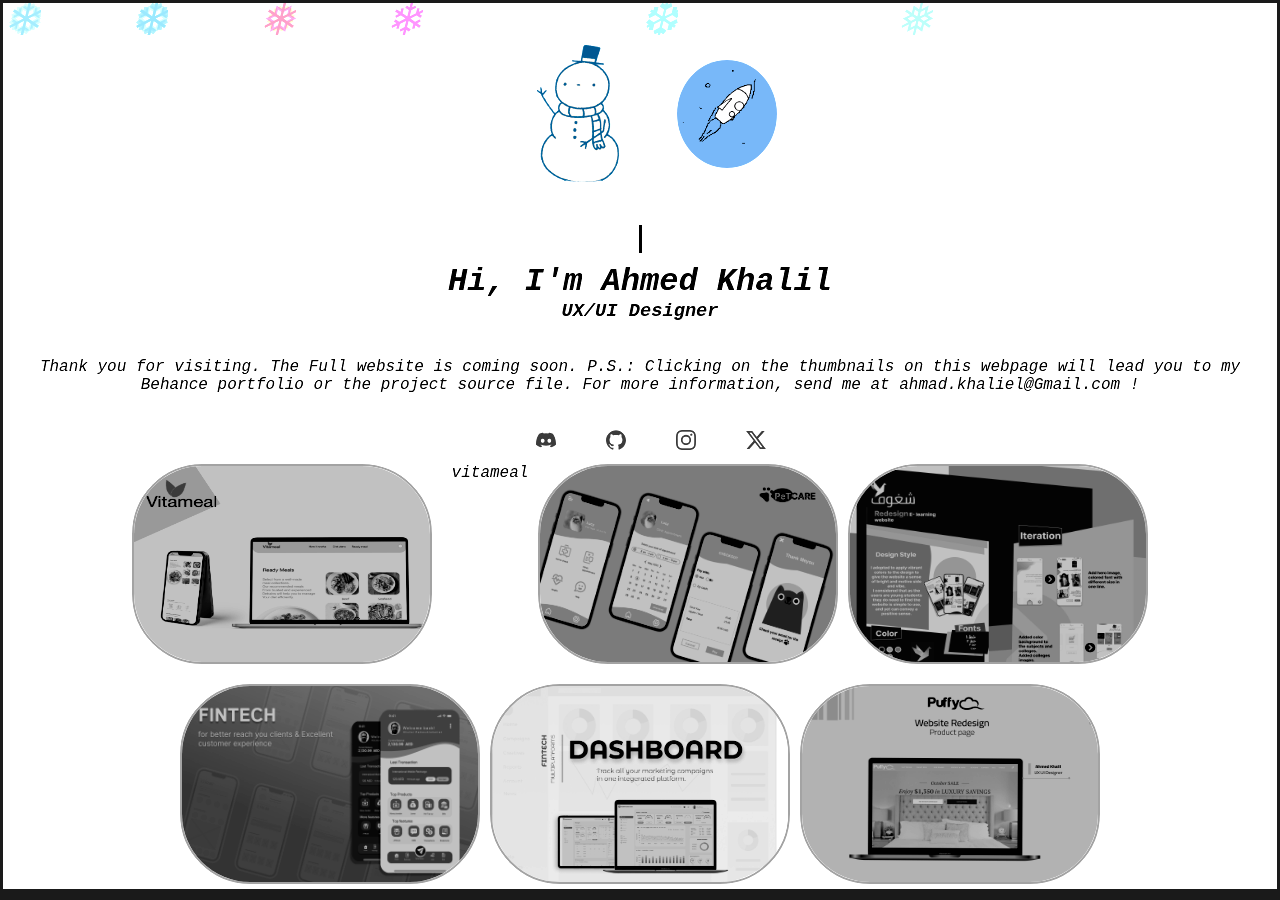
==== index.html @ 4c0ced57 "index.html" ====
<!DOCTYPE html>
<html lang="en">
<head>
    <meta charset="UTF-8">
    <meta name="viewport" content="width=device-width, initial-scale=1.0">
    <meta name="Khalil" content="My portfolio">
    <title>My Portfolio</title>
    <link rel="stylesheet" href="My website.css">
</head>
<body>
    <header>
        <br><br>
        
    <section class="hero">
  <div class="hero-images">
    <img src="hi.png" alt="snowman" class="snowman">
    <img src="rocket.gif" alt="rocket" class="rocket">
  </div>
<br></br>
  <div class="hero-text">
    <h1><span class="cursor">Ahmed's Studio</span></h1>
    <h2>Hi, I'm Ahmed Khalil</h2>
    <h3>UX/UI Designer</h3>
<br></br>
    <p> Thank you for visiting. The Full website is coming soon. P.S.: Clicking on the thumbnails on this webpage will lead you to my Behance portfolio or the project source file. For more information, send me at ahmad.khaliel@Gmail.com !</p>
  </div>
</section>

                <!--button class="button" > Place an Order </button><a href=""></a></div-->
        <div class="socialmedia">
        <div class="discord-icon"><a href=""><svg role="img" viewBox="0 0 24 24" xmlns="http://www.w3.org/2000/svg"><title>Discord</title><path d="M20.317 4.3698a19.7913 19.7913 0 00-4.8851-1.5152.0741.0741 0 00-.0785.0371c-.211.3753-.4447.8648-.6083 1.2495-1.8447-.2762-3.68-.2762-5.4868 0-.1636-.3933-.4058-.8742-.6177-1.2495a.077.077 0 00-.0785-.037 19.7363 19.7363 0 00-4.8852 1.515.0699.0699 0 00-.0321.0277C.5334 9.0458-.319 13.5799.0992 18.0578a.0824.0824 0 00.0312.0561c2.0528 1.5076 4.0413 2.4228 5.9929 3.0294a.0777.0777 0 00.0842-.0276c.4616-.6304.8731-1.2952 1.226-1.9942a.076.076 0 00-.0416-.1057c-.6528-.2476-1.2743-.5495-1.8722-.8923a.077.077 0 01-.0076-.1277c.1258-.0943.2517-.1923.3718-.2914a.0743.0743 0 01.0776-.0105c3.9278 1.7933 8.18 1.7933 12.0614 0a.0739.0739 0 01.0785.0095c.1202.099.246.1981.3728.2924a.077.077 0 01-.0066.1276 12.2986 12.2986 0 01-1.873.8914.0766.0766 0 00-.0407.1067c.3604.698.7719 1.3628 1.225 1.9932a.076.076 0 00.0842.0286c1.961-.6067 3.9495-1.5219 6.0023-3.0294a.077.077 0 00.0313-.0552c.5004-5.177-.8382-9.6739-3.5485-13.6604a.061.061 0 00-.0312-.0286zM8.02 15.3312c-1.1825 0-2.1569-1.0857-2.1569-2.419 0-1.3332.9555-2.4189 2.157-2.4189 1.2108 0 2.1757 1.0952 2.1568 2.419 0 1.3332-.9555 2.4189-2.1569 2.4189zm7.9748 0c-1.1825 0-2.1569-1.0857-2.1569-2.419 0-1.3332.9554-2.4189 2.1569-2.4189 1.2108 0 2.1757 1.0952 2.1568 2.419 0 1.3332-.946 2.4189-2.1568 2.4189Z"/></svg></a></div>
        <div class="github-icon"><a href=""><svg role="img" viewBox="0 0 24 24" xmlns="http://www.w3.org/2000/svg"><title>GitHub</title><path d="M12 .297c-6.63 0-12 5.373-12 12 0 5.303 3.438 9.8 8.205 11.385.6.113.82-.258.82-.577 0-.285-.01-1.04-.015-2.04-3.338.724-4.042-1.61-4.042-1.61C4.422 18.07 3.633 17.7 3.633 17.7c-1.087-.744.084-.729.084-.729 1.205.084 1.838 1.236 1.838 1.236 1.07 1.835 2.809 1.305 3.495.998.108-.776.417-1.305.76-1.605-2.665-.3-5.466-1.332-5.466-5.93 0-1.31.465-2.38 1.235-3.22-.135-.303-.54-1.523.105-3.176 0 0 1.005-.322 3.3 1.23.96-.267 1.98-.399 3-.405 1.02.006 2.04.138 3 .405 2.28-1.552 3.285-1.23 3.285-1.23.645 1.653.24 2.873.12 3.176.765.84 1.23 1.91 1.23 3.22 0 4.61-2.805 5.625-5.475 5.92.42.36.81 1.096.81 2.22 0 1.606-.015 2.896-.015 3.286 0 .315.21.69.825.57C20.565 22.092 24 17.592 24 12.297c0-6.627-5.373-12-12-12"/></svg></a></div>
        <div class="instagram-icon"><a href=""><svg role="img" viewBox="0 0 24 24" xmlns="http://www.w3.org/2000/svg"><title>Instagram</title><path d="M7.0301.084c-1.2768.0602-2.1487.264-2.911.5634-.7888.3075-1.4575.72-2.1228 1.3877-.6652.6677-1.075 1.3368-1.3802 2.127-.2954.7638-.4956 1.6365-.552 2.914-.0564 1.2775-.0689 1.6882-.0626 4.947.0062 3.2586.0206 3.6671.0825 4.9473.061 1.2765.264 2.1482.5635 2.9107.308.7889.72 1.4573 1.388 2.1228.6679.6655 1.3365 1.0743 2.1285 1.38.7632.295 1.6361.4961 2.9134.552 1.2773.056 1.6884.069 4.9462.0627 3.2578-.0062 3.668-.0207 4.9478-.0814 1.28-.0607 2.147-.2652 2.9098-.5633.7889-.3086 1.4578-.72 2.1228-1.3881.665-.6682 1.0745-1.3378 1.3795-2.1284.2957-.7632.4966-1.636.552-2.9124.056-1.2809.0692-1.6898.063-4.948-.0063-3.2583-.021-3.6668-.0817-4.9465-.0607-1.2797-.264-2.1487-.5633-2.9117-.3084-.7889-.72-1.4568-1.3876-2.1228C21.2982 1.33 20.628.9208 19.8378.6165 19.074.321 18.2017.1197 16.9244.0645 15.6471.0093 15.236-.005 11.977.0014 8.718.0076 8.31.0215 7.0301.0839m.1402 21.6932c-1.17-.0509-1.8053-.2453-2.2287-.408-.5606-.216-.96-.4771-1.3819-.895-.422-.4178-.6811-.8186-.9-1.378-.1644-.4234-.3624-1.058-.4171-2.228-.0595-1.2645-.072-1.6442-.079-4.848-.007-3.2037.0053-3.583.0607-4.848.05-1.169.2456-1.805.408-2.2282.216-.5613.4762-.96.895-1.3816.4188-.4217.8184-.6814 1.3783-.9003.423-.1651 1.0575-.3614 2.227-.4171 1.2655-.06 1.6447-.072 4.848-.079 3.2033-.007 3.5835.005 4.8495.0608 1.169.0508 1.8053.2445 2.228.408.5608.216.96.4754 1.3816.895.4217.4194.6816.8176.9005 1.3787.1653.4217.3617 1.056.4169 2.2263.0602 1.2655.0739 1.645.0796 4.848.0058 3.203-.0055 3.5834-.061 4.848-.051 1.17-.245 1.8055-.408 2.2294-.216.5604-.4763.96-.8954 1.3814-.419.4215-.8181.6811-1.3783.9-.4224.1649-1.0577.3617-2.2262.4174-1.2656.0595-1.6448.072-4.8493.079-3.2045.007-3.5825-.006-4.848-.0608M16.953 5.5864A1.44 1.44 0 1 0 18.39 4.144a1.44 1.44 0 0 0-1.437 1.4424M5.8385 12.012c.0067 3.4032 2.7706 6.1557 6.173 6.1493 3.4026-.0065 6.157-2.7701 6.1506-6.1733-.0065-3.4032-2.771-6.1565-6.174-6.1498-3.403.0067-6.156 2.771-6.1496 6.1738M8 12.0077a4 4 0 1 1 4.008 3.9921A3.9996 3.9996 0 0 1 8 12.0077"/></svg></a></div>
        <div class="X-icon"><a href=""><svg role="img" viewBox="0 0 24 24" xmlns="http://www.w3.org/2000/svg"><title>X</title><path d="M18.901 1.153h3.68l-8.04 9.19L24 22.846h-7.406l-5.8-7.584-6.638 7.584H.474l8.6-9.83L0 1.154h7.594l5.243 6.932ZM17.61 20.644h2.039L6.486 3.24H4.298Z"/></svg></a></div>
        </div>
    <div class="grid-container">
       <div class="Vitameal">
        <a href="https://www.behance.net/gallery/166863603/Vitameal"><img src="frame.png" alt="frame"></a></div><br></br><p> vitameal</p> 
        <a href="https://www.behance.net/gallery/165876547/petCare"><img src="Petcare.png" alt="Petcare"></a>
        <a href="https://www.behance.net/gallery/167425707/E-Learning-website-Home-page-_-Redesign"><img src="Shaguf.png" alt="Shaguf"></a>
        <a href="https://www.figma.com/design/UaZrJEUIbo7OslajGIxAPX/Fintech?node-id=0-1&t=Ne6TUCteUjov5BSZ-1"><img src="fintech.png" alt="fintech"></a>
        <a href="https://www.figma.com/design/tztIVmSKuJscJMD0ZkCfzY/Dashboard?node-id=711-12727&t=LfcBTTLvaWu8VJP5-1"><img src="dashboard.png" alt="dashboard"></a>
        <a href="https://www.behance.net/gallery/181960315/Redesign-pitch-Responsive-website-above-the-fold"><img src="puffy.png" alt="puff"></a>
    </div>
        <div class="snow-container">
            <!-- Mehrere Schneeflocken -->
            <div class="snowflake">❄</div>
            <div class="snowflake">❅</div>
            <div class="snowflake">❆</div>
            <div class="snowflake">❄</div>
            <div class="snowflake">❅</div>
            <div class="snowflake">❆</div>
            <div class="snowflake">❄</div>
            <div class="snowflake">❅</div>
            <div class="snowflake">❆</div>
            <div class="snowflake">❄</div>
            <div class="snowflake">❅</div>
            <div class="snowflake">❆</div>
          </div>
<div class="main"></div>
</header>
</body>
</html>
---- My website.css ----
html, body{
    overflow: auto;
}
*{
    box-sizing: border-box;
    margin: 0%;
    font-family: 'Courier New', Courier, monospace;
    font-style: italic;
}
body {
    font-family: Arial, sans-serif;
    margin: 3px;
    padding: 0;
    background-color: #1a1a1a;
    background-size: 3px 3px;
    filter: contrast(130%);
    background-image: radial-gradient(rgba(255,255,255,0.2)transparent 1px);
    position: relative;
}
header{
    background-color: #ffffff;
    padding: 0%;
}

.hero{
    display: flex;
    flex-direction: column;
    align-items: center:
    padding: 2rem 1rem;
    text-align: center;
}
.hero-images{
    display: flex;
    justify-content: center;
    align-items: center;
    gap: 1.5rem;
    flex-wrap: wrap;
}
.snowman{
    width: 150px;
    height: auto;
}
    .rocket{
        width: 100px;
        height: auto;
  background-color: #7aabdd;
  border-radius: 50%;
}
.hero-text
{
    max-width: 100%
        padding: 1rem;
}
 
    
@keyframes typing {
  from { width: 0; }
  to { width: 100%; }
}
@keyframes blink {
  0%, 100% { border-right-color: transparent; }
  50% { border-right-color: black; }
}

.cursor{
  color:#348ee8;
  font-family: monospace;
  font-size: 24px;
  white-space: nowrap;
  overflow: hidden;
  border-right: 3px solid black; /* Cursor */
  display: inline-block;
  width: 0;
  animation: typing 5s steps(27) infinite, blink 0.2s infinite;
  animation-delay: 0s, 10s;
  animation-iteration-count: infinite;
}

.button{
    display: flex;
    margin-bottom: 20px;
    margin: 20px;
   padding: 10px 20px;
    background-color: #2b79c8;
   color: #ffffff;
   border: none;
   border-radius: 35px;
   cursor: pointer;
   font-weight: 100;
    width: 200%;
    height: 50px;
    max-width: 200px;
    margin: 10px;
    display: block;
    transition: 0.2s ease-in-out;

}
.hey{
  font-size: 1.5rem;
  color: #1a1a1a;
}

.button:hover{
    background-color: #348ee8;
    width: 210;
    height:50px ;
transform: scale(1.1);}

.socialmedia{
display: flex;
justify-content: center;
align-items: center;
gap: 20px;
margin-top: 20px;
}
.socialmedia a{
    padding: 1em;
    border-radius: 50%;
    height: 50px;
    width: 50px;
    box-sizing: border-box;
    flex-shrink: 0;
    display: block;
    place-items:center;
}
   

.socialmedia a svg{
height: 20px;
width: 20px;

}

.element{
    margin: 10px;
}

h1{
  font-size: 2rem;
  color: #2b79c8;
}
h2{
  font-size: 2rem;
}
.p{
    display: flex;
    flex-direction: column;
    justify-content: center;
    align-items: center;
    margin-bottom: 20px;
text-align: center;
  font-size: 1rem;
  margin-bottom: 20px;
}
.logo
{
  display: flex;
  align-items: center;
  justify-content: center;
width: 50px;
width: 50px;
margin-top: 50px;
}

.logo a{
font-size: 24px;
font-weight: bold;
color: #ffffff;
text-decoration: none;
font-family: 'Courier New', Courier, monospace;
text-transform: capitalize;
letter-spacing: 2px;
padding-left: 10px;

}
/* Navigation Bar */

svg{
  width: 50px;
  height: 50px;
  opacity: 70%;
  margin-left: 10px;
}
.smiley {
  width: 100px;
  height: 100px;
  background-image: url("https://www.svgrepo.com/show/529895/smile-square.svg");
  background-size: cover;
}
.nav {
    gap: 20px;
    display: flex;
    justify-content: space-between;
    align-items: center;
    background-color: #2d70b3;
    margin-bottom: 20px;
    border-bottom-left-radius: 5px;
    border-bottom-right-radius:5px;

}

.nav-links {
list-style: none;
    margin: 0;
    padding: 0;
    display: flex;
    justify-content: center;
}

.nav-links li {
    margin: 0 15px;
}

.nav-links a {
    text-decoration: none;
    color: rgb(179, 179, 179);
    padding: 15px 20px;
    font-weight: lighter;
    font-size: 13px;
    font-family:'Lucida Sans', 'Lucida Sans Regular', 'Lucida Grande', 'Lucida Sans Unicode', Geneva, Verdana, sans-serif ;
    display: block;
}

.nav-links a:hover {
    background-color: #ff2323;
}


.grid-container {
        display: flex;
        flex-wrap: wrap;
        justify-content: center;
        grid-template-columns: repeat(2, auto); /* 2 Spalten */
        row-gap: 15px;
        column-gap: 10px;

    }
    .grid-container img {
      display: inline block;
      filter: grayscale(100%)brightness(70%);
      transition: filter 0.3s ease-in-out;
      transition: transform 0.3s ease-in-out;
        position: relative;
        justify-content: center;
        width: 300px;
        height: 200px;
        border: 2px solid #ddd;
        box-shadow: 2px 2px 5px rgba(0, 0, 0, 0.1);
        border-radius: 70px;
      }
      .grid-container img:hover{
        filter: grayscale(0%)brightness(90%);
        transform: scale(1.2, 1.2) rotate(10deg) ;
      

      }
 
      .last{
        display: flex;
        margin: 20px;
        position: absolute;
        justify-content: center;
        align-items: center;
      }

.snow-container {
  position: absolute;
  top: 0;
  left: 0;
  width: 100%;
  height: 100vh;
  pointer-events: none;
}

.snowflake {
  position: absolute;
  overflow: hidden;
  top: -10px;
  font-size: 45px;
  color: rgb(143, 207, 227);
  opacity: 50%;
  animation: fall linear infinite;
}

@keyframes fall {
  0% {
    transform: translateY(0);
    opacity: 0;
  }
  10% {
    opacity: 1;
  }
  100% {
    transform: translateY(100vh);
    opacity: 0;
  }
}

/* Zufällige Positionen und Geschwindigkeiten */
.snowflake:nth-child(1) {
  left: 20%;
  animation-duration: 7s;
  animation-delay: 3s;
  opacity: 35%;
  color: rgb(248, 188, 76);
}

.snowflake:nth-child(2) {
  left: 70%;
  animation-duration: 7s;
  animation-delay: 1s;
  color: rgb(98, 240, 190);
}

.snowflake:nth-child(3) {
  left: 50%;
  animation-duration: 6s;
  animation-delay: 2s;
  color: #4df9d3;
}

.snowflake:nth-child(4) {
  left: 30%;
  animation-duration: 8s;
  animation-delay: 3s;
  color: #cf23ff;
}

.snowflake:nth-child(5) {
  left: 20%;
  animation-duration: 9s;
  animation-delay: 4s;
  color: #df4db3;
}

.snowflake:nth-child(6) {
  left: 10%;
  animation-duration: 7s;
  animation-delay: 2s;
  
}
.snowflake:nth-child(7) {
  left: 10%;
  animation-duration: 7s;
  animation-delay: 2s;
  
}
.snowflake:nth-child(8) {
  left: 10%;
  animation-duration: 7s;
  animation-delay: 2s;
  
}
.snowflake:nth-child(9) {
  left: 10%;
  animation-duration: 7s;
  animation-delay: 2s;
  
}

.cl{
  display: flex;
  margin-top: 10px;
mix-blend-mode: multiply;
  width: 200px;
  height: 150px;
  
}
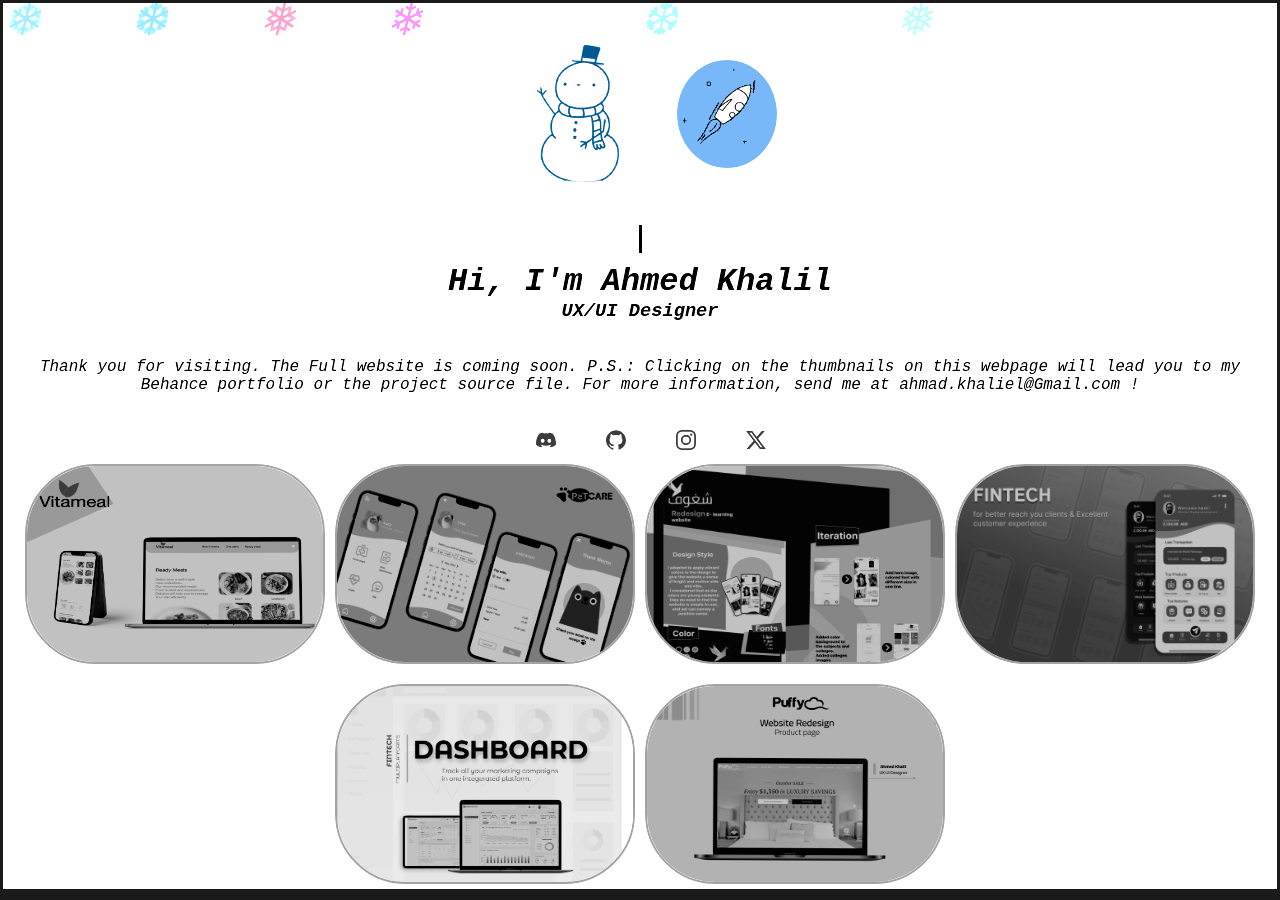
==== commit d97de1c0: "index.html" ====
--- a/index.html
+++ b/index.html
@@ -35,7 +35,7 @@
         </div>
     <div class="grid-container">
        <div class="Vitameal">
-        <a href="https://www.behance.net/gallery/166863603/Vitameal"><img src="frame.png" alt="frame"></a></div><br></br><p> vitameal</p> 
+        <a href="https://www.behance.net/gallery/166863603/Vitameal"><img src="frame.png" alt="frame"></a></div>
         <a href="https://www.behance.net/gallery/165876547/petCare"><img src="Petcare.png" alt="Petcare"></a>
         <a href="https://www.behance.net/gallery/167425707/E-Learning-website-Home-page-_-Redesign"><img src="Shaguf.png" alt="Shaguf"></a>
         <a href="https://www.figma.com/design/UaZrJEUIbo7OslajGIxAPX/Fintech?node-id=0-1&t=Ne6TUCteUjov5BSZ-1"><img src="fintech.png" alt="fintech"></a>
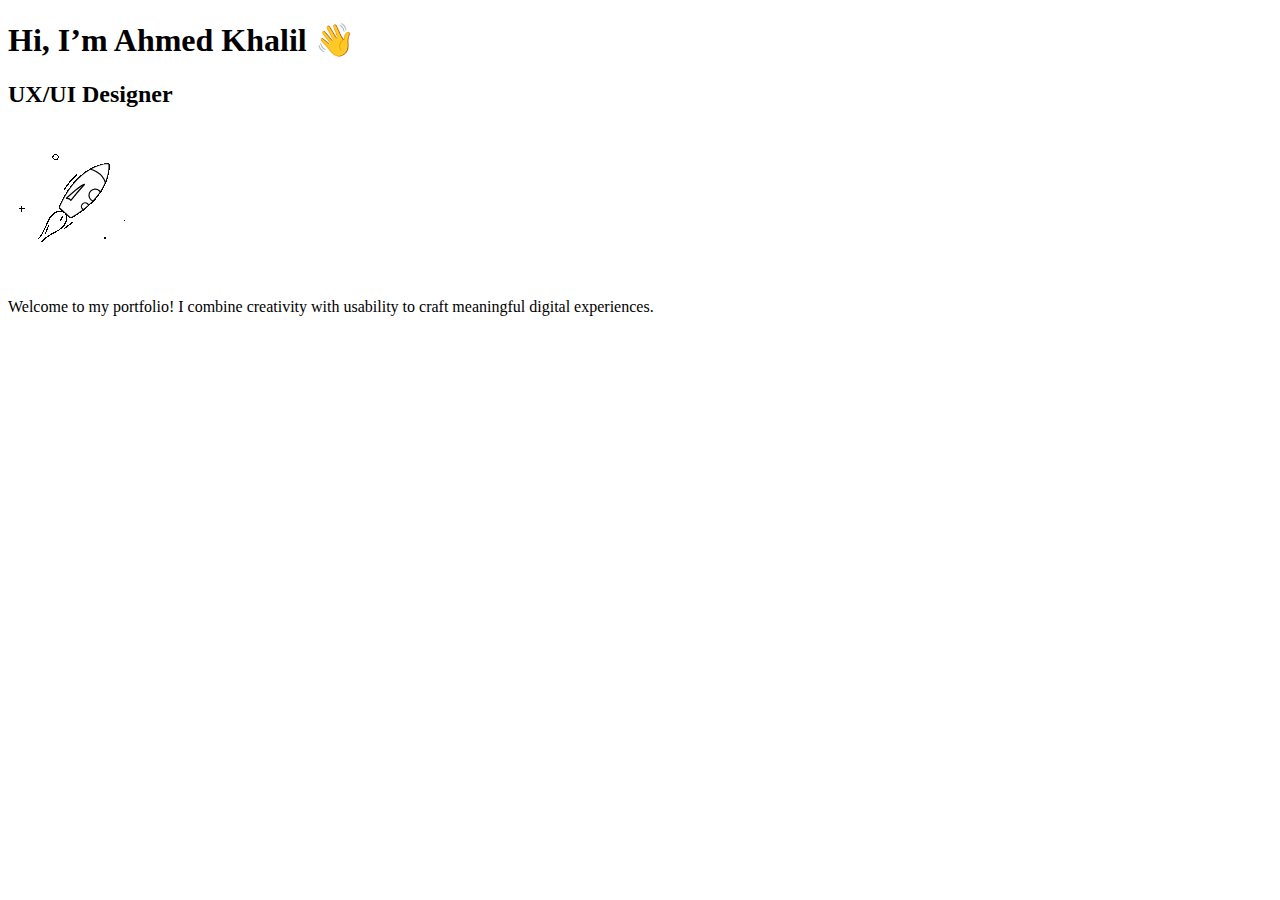
==== commit 8df16a03: "index.html" ====
--- a/index.html
+++ b/index.html
@@ -1,63 +1,28 @@
 <!DOCTYPE html>
 <html lang="en">
 <head>
-    <meta charset="UTF-8">
-    <meta name="viewport" content="width=device-width, initial-scale=1.0">
-    <meta name="Khalil" content="My portfolio">
-    <title>My Portfolio</title>
-    <link rel="stylesheet" href="My website.css">
+  <meta charset="UTF-8" />
+  <meta name="viewport" content="width=device-width, initial-scale=1.0" />
+  <meta name="author" content="Ahmed Khalil" />
+  <title>Responsive Hero – Ahmed</title>
+  <link rel="stylesheet" href="style.css" />
 </head>
 <body>
-    <header>
-        <br><br>
-        
-    <section class="hero">
-  <div class="hero-images">
-    <img src="hi.png" alt="snowman" class="snowman">
-    <img src="rocket.gif" alt="rocket" class="rocket">
-  </div>
-<br></br>
-  <div class="hero-text">
-    <h1><span class="cursor">Ahmed's Studio</span></h1>
-    <h2>Hi, I'm Ahmed Khalil</h2>
-    <h3>UX/UI Designer</h3>
-<br></br>
-    <p> Thank you for visiting. The Full website is coming soon. P.S.: Clicking on the thumbnails on this webpage will lead you to my Behance portfolio or the project source file. For more information, send me at ahmad.khaliel@Gmail.com !</p>
-  </div>
-</section>
 
-                <!--button class="button" > Place an Order </button><a href=""></a></div-->
-        <div class="socialmedia">
-        <div class="discord-icon"><a href=""><svg role="img" viewBox="0 0 24 24" xmlns="http://www.w3.org/2000/svg"><title>Discord</title><path d="M20.317 4.3698a19.7913 19.7913 0 00-4.8851-1.5152.0741.0741 0 00-.0785.0371c-.211.3753-.4447.8648-.6083 1.2495-1.8447-.2762-3.68-.2762-5.4868 0-.1636-.3933-.4058-.8742-.6177-1.2495a.077.077 0 00-.0785-.037 19.7363 19.7363 0 00-4.8852 1.515.0699.0699 0 00-.0321.0277C.5334 9.0458-.319 13.5799.0992 18.0578a.0824.0824 0 00.0312.0561c2.0528 1.5076 4.0413 2.4228 5.9929 3.0294a.0777.0777 0 00.0842-.0276c.4616-.6304.8731-1.2952 1.226-1.9942a.076.076 0 00-.0416-.1057c-.6528-.2476-1.2743-.5495-1.8722-.8923a.077.077 0 01-.0076-.1277c.1258-.0943.2517-.1923.3718-.2914a.0743.0743 0 01.0776-.0105c3.9278 1.7933 8.18 1.7933 12.0614 0a.0739.0739 0 01.0785.0095c.1202.099.246.1981.3728.2924a.077.077 0 01-.0066.1276 12.2986 12.2986 0 01-1.873.8914.0766.0766 0 00-.0407.1067c.3604.698.7719 1.3628 1.225 1.9932a.076.076 0 00.0842.0286c1.961-.6067 3.9495-1.5219 6.0023-3.0294a.077.077 0 00.0313-.0552c.5004-5.177-.8382-9.6739-3.5485-13.6604a.061.061 0 00-.0312-.0286zM8.02 15.3312c-1.1825 0-2.1569-1.0857-2.1569-2.419 0-1.3332.9555-2.4189 2.157-2.4189 1.2108 0 2.1757 1.0952 2.1568 2.419 0 1.3332-.9555 2.4189-2.1569 2.4189zm7.9748 0c-1.1825 0-2.1569-1.0857-2.1569-2.419 0-1.3332.9554-2.4189 2.1569-2.4189 1.2108 0 2.1757 1.0952 2.1568 2.419 0 1.3332-.946 2.4189-2.1568 2.4189Z"/></svg></a></div>
-        <div class="github-icon"><a href=""><svg role="img" viewBox="0 0 24 24" xmlns="http://www.w3.org/2000/svg"><title>GitHub</title><path d="M12 .297c-6.63 0-12 5.373-12 12 0 5.303 3.438 9.8 8.205 11.385.6.113.82-.258.82-.577 0-.285-.01-1.04-.015-2.04-3.338.724-4.042-1.61-4.042-1.61C4.422 18.07 3.633 17.7 3.633 17.7c-1.087-.744.084-.729.084-.729 1.205.084 1.838 1.236 1.838 1.236 1.07 1.835 2.809 1.305 3.495.998.108-.776.417-1.305.76-1.605-2.665-.3-5.466-1.332-5.466-5.93 0-1.31.465-2.38 1.235-3.22-.135-.303-.54-1.523.105-3.176 0 0 1.005-.322 3.3 1.23.96-.267 1.98-.399 3-.405 1.02.006 2.04.138 3 .405 2.28-1.552 3.285-1.23 3.285-1.23.645 1.653.24 2.873.12 3.176.765.84 1.23 1.91 1.23 3.22 0 4.61-2.805 5.625-5.475 5.92.42.36.81 1.096.81 2.22 0 1.606-.015 2.896-.015 3.286 0 .315.21.69.825.57C20.565 22.092 24 17.592 24 12.297c0-6.627-5.373-12-12-12"/></svg></a></div>
-        <div class="instagram-icon"><a href=""><svg role="img" viewBox="0 0 24 24" xmlns="http://www.w3.org/2000/svg"><title>Instagram</title><path d="M7.0301.084c-1.2768.0602-2.1487.264-2.911.5634-.7888.3075-1.4575.72-2.1228 1.3877-.6652.6677-1.075 1.3368-1.3802 2.127-.2954.7638-.4956 1.6365-.552 2.914-.0564 1.2775-.0689 1.6882-.0626 4.947.0062 3.2586.0206 3.6671.0825 4.9473.061 1.2765.264 2.1482.5635 2.9107.308.7889.72 1.4573 1.388 2.1228.6679.6655 1.3365 1.0743 2.1285 1.38.7632.295 1.6361.4961 2.9134.552 1.2773.056 1.6884.069 4.9462.0627 3.2578-.0062 3.668-.0207 4.9478-.0814 1.28-.0607 2.147-.2652 2.9098-.5633.7889-.3086 1.4578-.72 2.1228-1.3881.665-.6682 1.0745-1.3378 1.3795-2.1284.2957-.7632.4966-1.636.552-2.9124.056-1.2809.0692-1.6898.063-4.948-.0063-3.2583-.021-3.6668-.0817-4.9465-.0607-1.2797-.264-2.1487-.5633-2.9117-.3084-.7889-.72-1.4568-1.3876-2.1228C21.2982 1.33 20.628.9208 19.8378.6165 19.074.321 18.2017.1197 16.9244.0645 15.6471.0093 15.236-.005 11.977.0014 8.718.0076 8.31.0215 7.0301.0839m.1402 21.6932c-1.17-.0509-1.8053-.2453-2.2287-.408-.5606-.216-.96-.4771-1.3819-.895-.422-.4178-.6811-.8186-.9-1.378-.1644-.4234-.3624-1.058-.4171-2.228-.0595-1.2645-.072-1.6442-.079-4.848-.007-3.2037.0053-3.583.0607-4.848.05-1.169.2456-1.805.408-2.2282.216-.5613.4762-.96.895-1.3816.4188-.4217.8184-.6814 1.3783-.9003.423-.1651 1.0575-.3614 2.227-.4171 1.2655-.06 1.6447-.072 4.848-.079 3.2033-.007 3.5835.005 4.8495.0608 1.169.0508 1.8053.2445 2.228.408.5608.216.96.4754 1.3816.895.4217.4194.6816.8176.9005 1.3787.1653.4217.3617 1.056.4169 2.2263.0602 1.2655.0739 1.645.0796 4.848.0058 3.203-.0055 3.5834-.061 4.848-.051 1.17-.245 1.8055-.408 2.2294-.216.5604-.4763.96-.8954 1.3814-.419.4215-.8181.6811-1.3783.9-.4224.1649-1.0577.3617-2.2262.4174-1.2656.0595-1.6448.072-4.8493.079-3.2045.007-3.5825-.006-4.848-.0608M16.953 5.5864A1.44 1.44 0 1 0 18.39 4.144a1.44 1.44 0 0 0-1.437 1.4424M5.8385 12.012c.0067 3.4032 2.7706 6.1557 6.173 6.1493 3.4026-.0065 6.157-2.7701 6.1506-6.1733-.0065-3.4032-2.771-6.1565-6.174-6.1498-3.403.0067-6.156 2.771-6.1496 6.1738M8 12.0077a4 4 0 1 1 4.008 3.9921A3.9996 3.9996 0 0 1 8 12.0077"/></svg></a></div>
-        <div class="X-icon"><a href=""><svg role="img" viewBox="0 0 24 24" xmlns="http://www.w3.org/2000/svg"><title>X</title><path d="M18.901 1.153h3.68l-8.04 9.19L24 22.846h-7.406l-5.8-7.584-6.638 7.584H.474l8.6-9.83L0 1.154h7.594l5.243 6.932ZM17.61 20.644h2.039L6.486 3.24H4.298Z"/></svg></a></div>
-        </div>
-    <div class="grid-container">
-       <div class="Vitameal">
-        <a href="https://www.behance.net/gallery/166863603/Vitameal"><img src="frame.png" alt="frame"></a></div>
-        <a href="https://www.behance.net/gallery/165876547/petCare"><img src="Petcare.png" alt="Petcare"></a>
-        <a href="https://www.behance.net/gallery/167425707/E-Learning-website-Home-page-_-Redesign"><img src="Shaguf.png" alt="Shaguf"></a>
-        <a href="https://www.figma.com/design/UaZrJEUIbo7OslajGIxAPX/Fintech?node-id=0-1&t=Ne6TUCteUjov5BSZ-1"><img src="fintech.png" alt="fintech"></a>
-        <a href="https://www.figma.com/design/tztIVmSKuJscJMD0ZkCfzY/Dashboard?node-id=711-12727&t=LfcBTTLvaWu8VJP5-1"><img src="dashboard.png" alt="dashboard"></a>
-        <a href="https://www.behance.net/gallery/181960315/Redesign-pitch-Responsive-website-above-the-fold"><img src="puffy.png" alt="puff"></a>
+  <header class="hero">
+    <h1 class="intro-text">Hi, I’m Ahmed Khalil 👋</h1>
+    <h2>UX/UI Designer</h2>
+
+    <!-- Character row -->
+    <div class="character-row">
+      <div class="snowman" aria-label="Smiley face"></div>
+      <img class="rocket" src="rocket.gif" alt="Rocket animation" />
     </div>
-        <div class="snow-container">
-            <!-- Mehrere Schneeflocken -->
-            <div class="snowflake">❄</div>
-            <div class="snowflake">❅</div>
-            <div class="snowflake">❆</div>
-            <div class="snowflake">❄</div>
-            <div class="snowflake">❅</div>
-            <div class="snowflake">❆</div>
-            <div class="snowflake">❄</div>
-            <div class="snowflake">❅</div>
-            <div class="snowflake">❆</div>
-            <div class="snowflake">❄</div>
-            <div class="snowflake">❅</div>
-            <div class="snowflake">❆</div>
-          </div>
-<div class="main"></div>
-</header>
+
+    <p class="description">
+      Welcome to my portfolio! I combine creativity with usability to craft meaningful digital experiences.
+    </p>
+  </header>
+
 </body>
 </html>
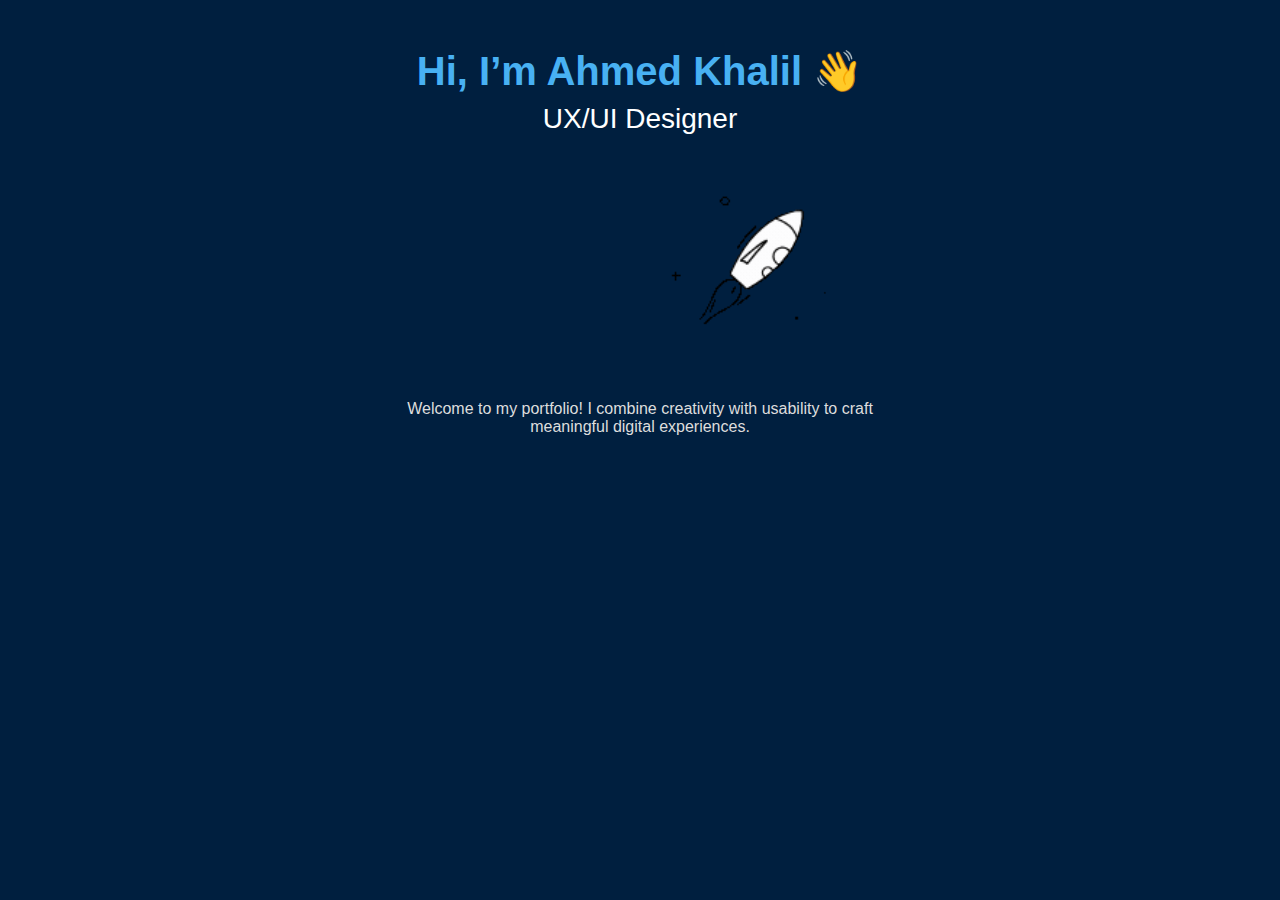
==== commit e5f431e7: "index.html" ====
--- a/index.html
+++ b/index.html
@@ -4,8 +4,8 @@
   <meta charset="UTF-8" />
   <meta name="viewport" content="width=device-width, initial-scale=1.0" />
   <meta name="author" content="Ahmed Khalil" />
-  <title>Responsive Hero – Ahmed</title>
-  <link rel="stylesheet" href="style.css" />
+  <title>Ahmed's Studio</title>
+  <link rel="stylesheet" href="My website.css" />
 </head>
 <body>
 
--- a/My website.css
+++ b/My website.css
@@ -0,0 +1,85 @@
+/* Reset + Base styles */
+* {
+  margin: 0;
+  padding: 0;
+  box-sizing: border-box;
+}
+
+body {
+  font-family: 'Segoe UI', sans-serif;
+  background-color: #001f3f;
+  color: #fff;
+  padding: 1rem;
+  text-align: center;
+}
+
+/* Hero Section */
+.hero {
+  padding: 2rem 1rem;
+}
+
+.intro-text {
+  font-size: 2rem;
+  color: #48b1f3;
+  margin-bottom: 0.5rem;
+}
+
+h2 {
+  font-weight: 300;
+  font-size: 1.5rem;
+  margin-bottom: 1rem;
+}
+
+.description {
+  max-width: 500px;
+  margin: 1.5rem auto 0;
+  font-size: 1rem;
+  color: #ddd;
+}
+
+/* Character Row: Snowman + Rocket */
+.character-row {
+  display: flex;
+  justify-content: center;
+  align-items: center;
+  gap: 2rem;
+  flex-wrap: wrap;
+  margin-top: 1.5rem;
+}
+
+.snowman {
+  background-image: url("https://www.svgrepo.com/show/529895/smile-square.svg");
+  background-size: cover;
+  background-position: center;
+  border-radius: 12px;
+  aspect-ratio: 1 / 1;
+  width: 100px;
+}
+
+.rocket {
+  width: 100px;
+  height: auto;
+}
+
+/* Responsive scaling */
+@media (min-width: 768px) {
+  .snowman,
+  .rocket {
+    width: 150px;
+  }
+
+  .intro-text {
+    font-size: 2.5rem;
+  }
+
+  h2 {
+    font-size: 1.75rem;
+  }
+}
+
+@media (min-width: 1024px) {
+  .snowman,
+  .rocket {
+    width: 200px;
+  }
+}
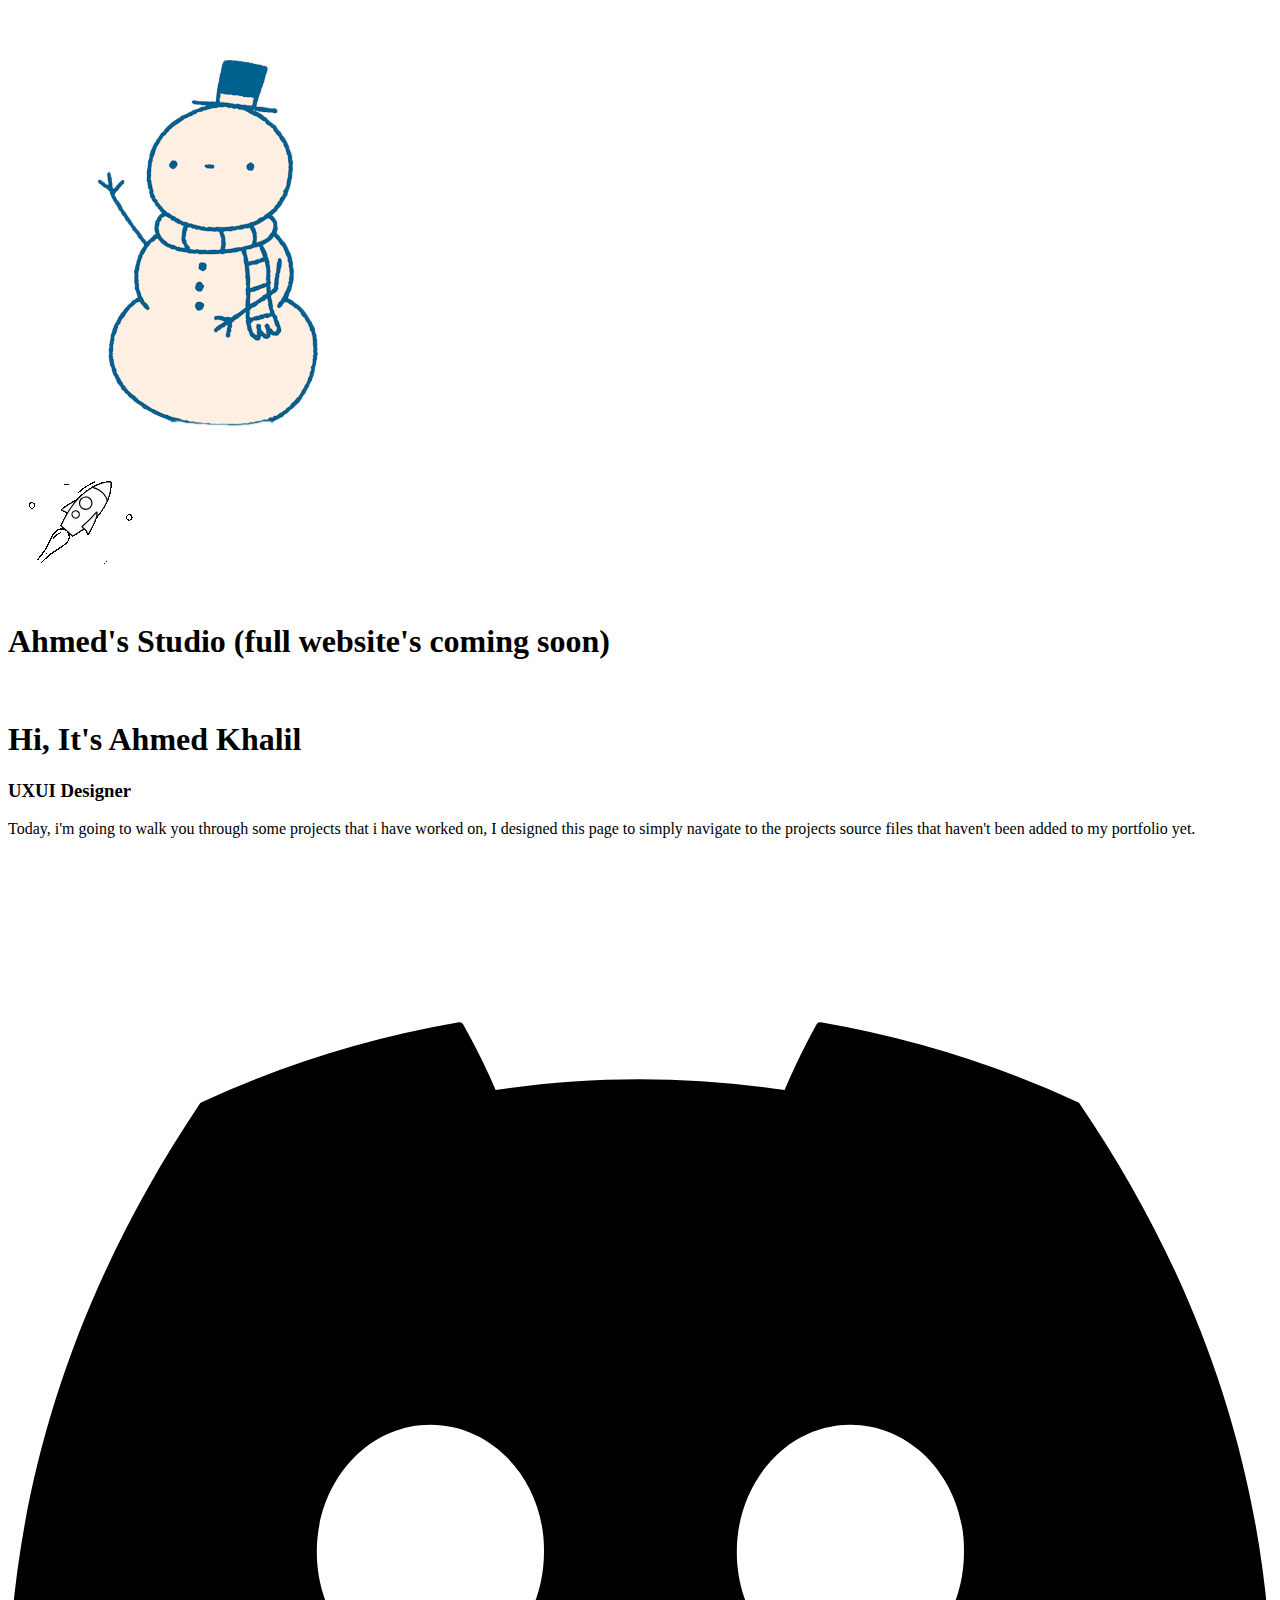
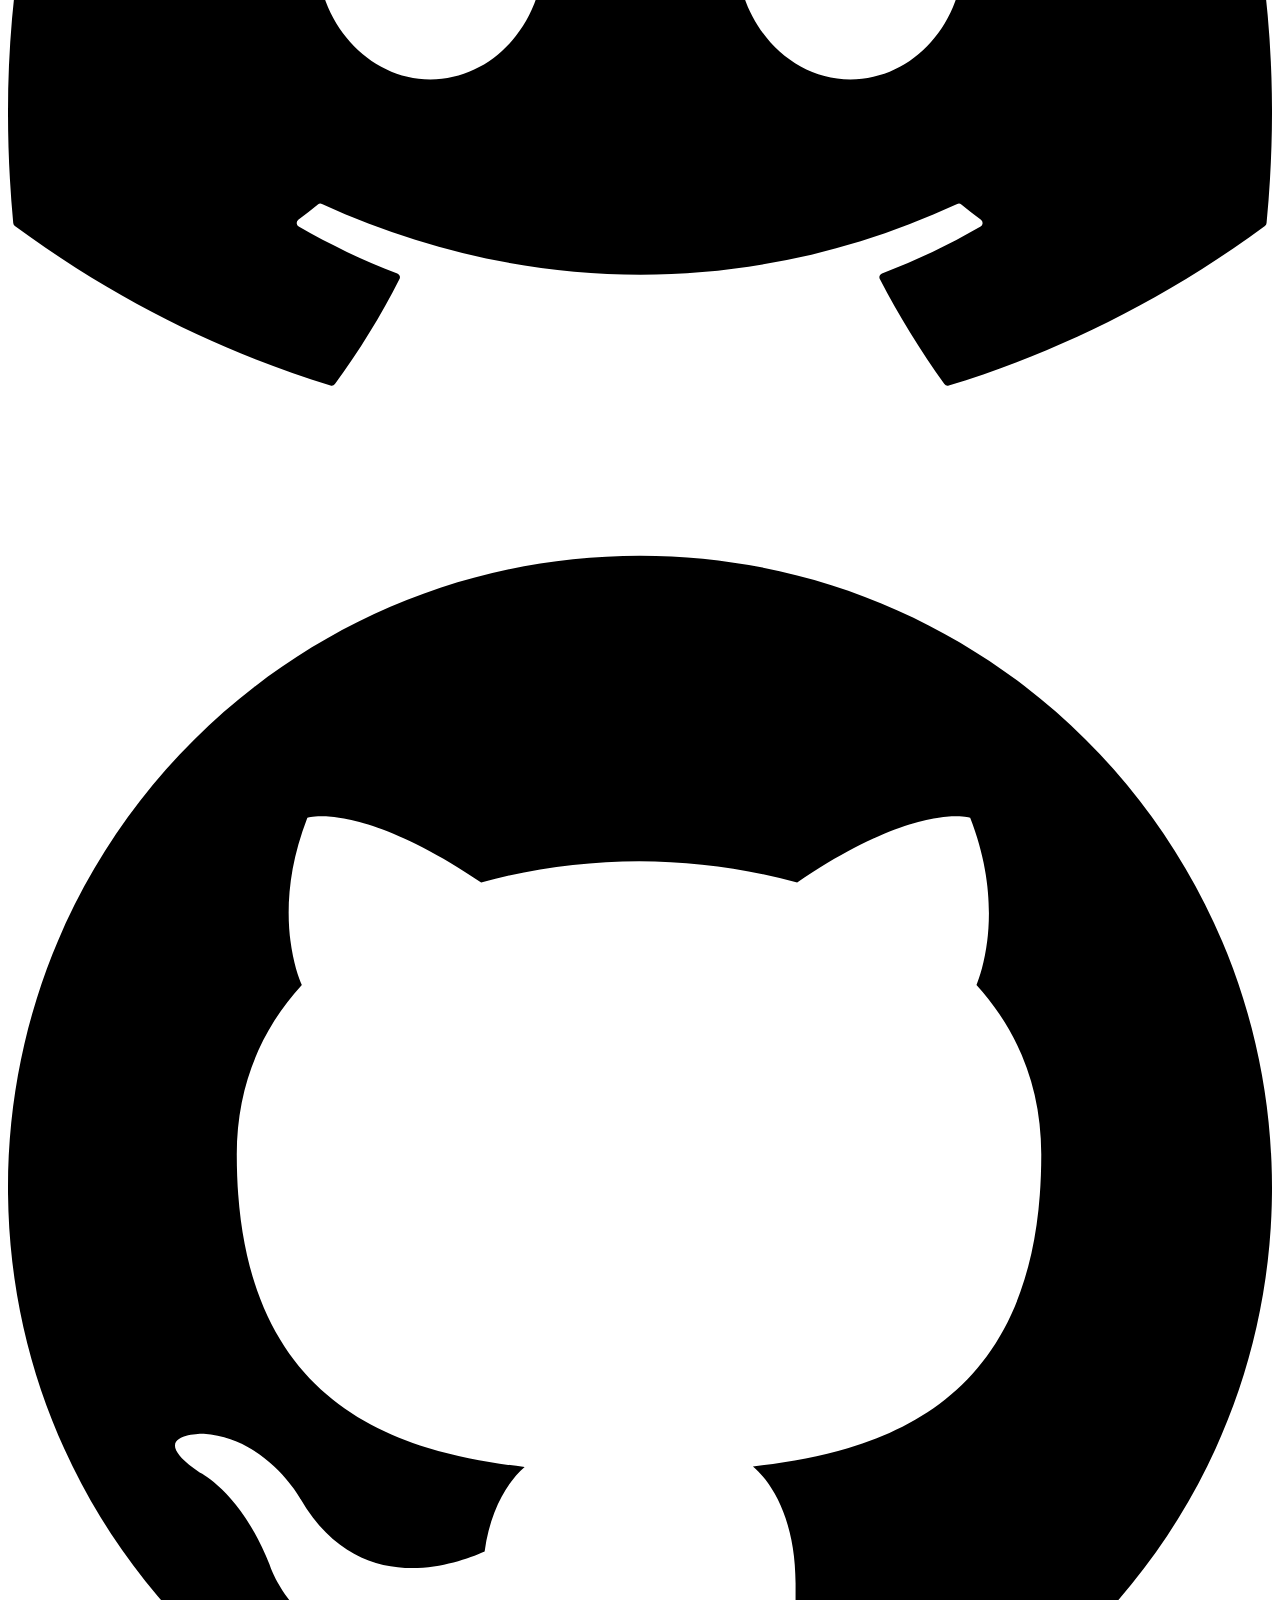
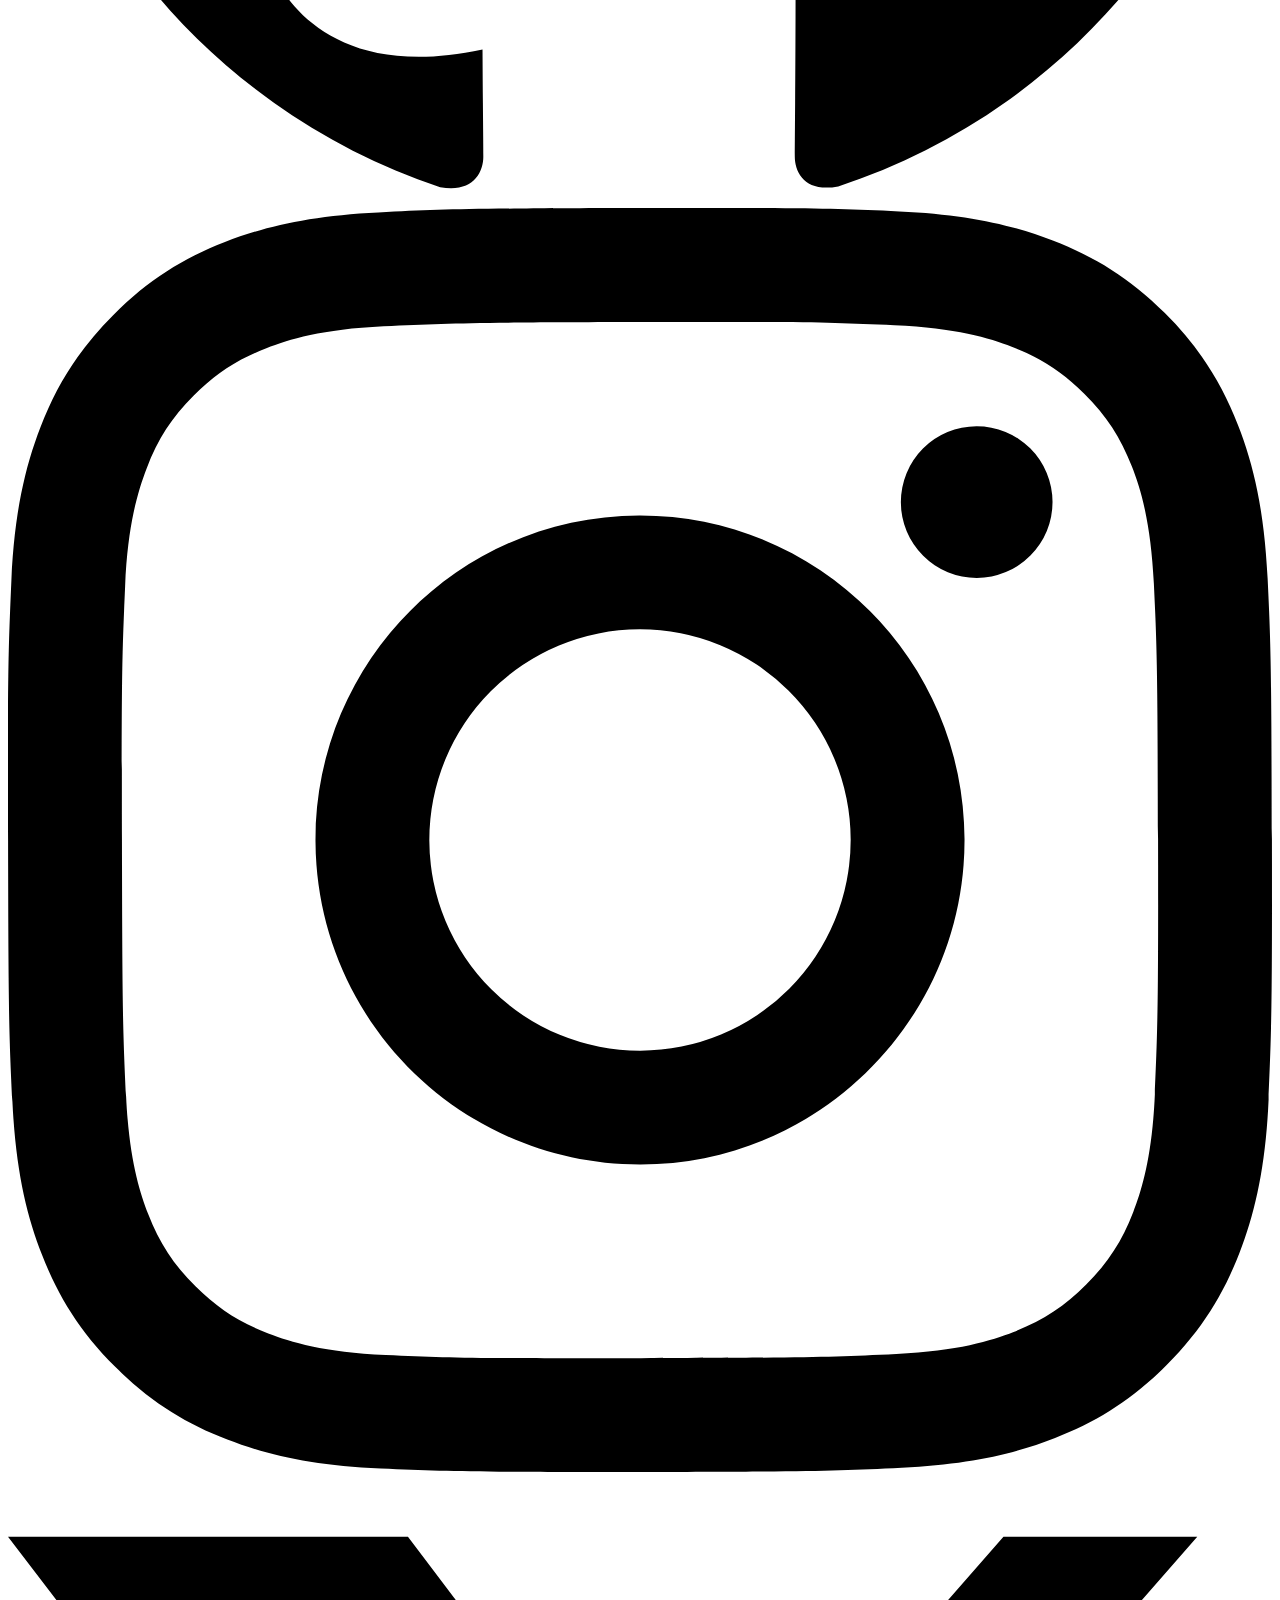
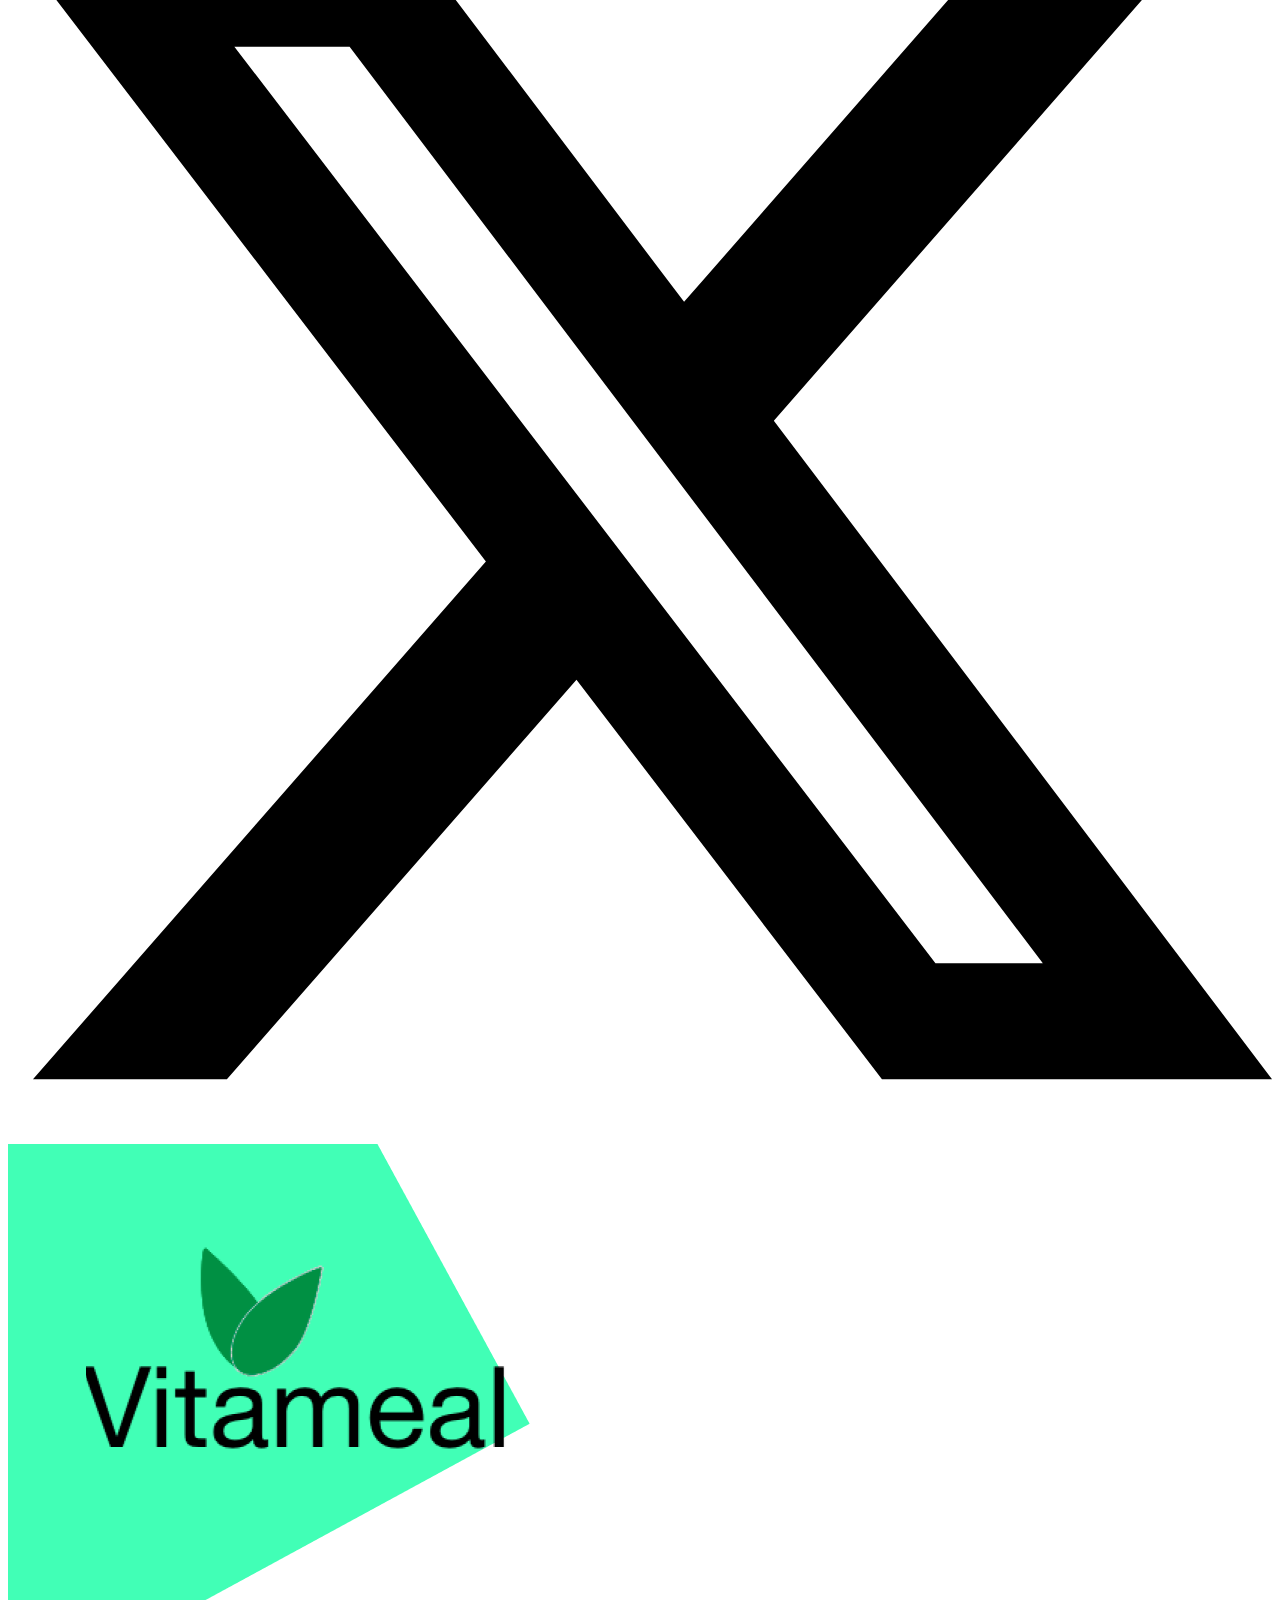
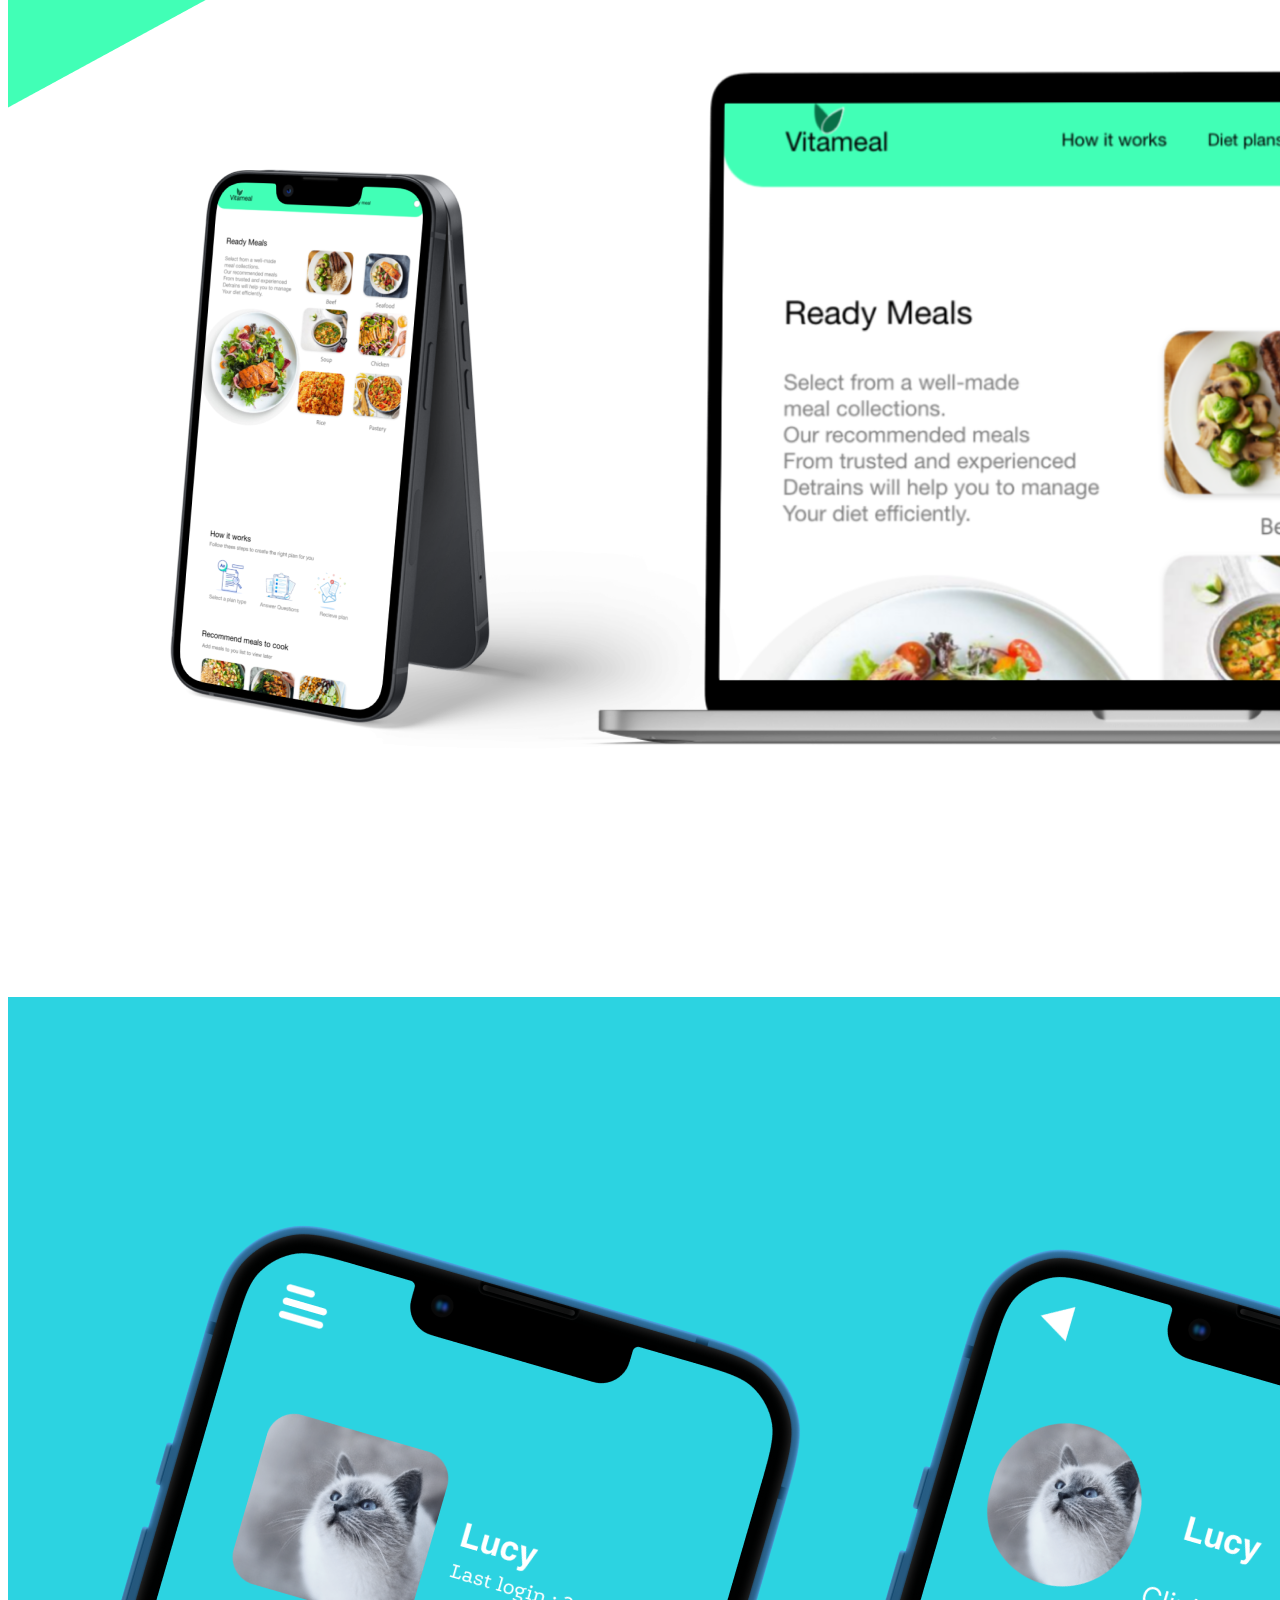
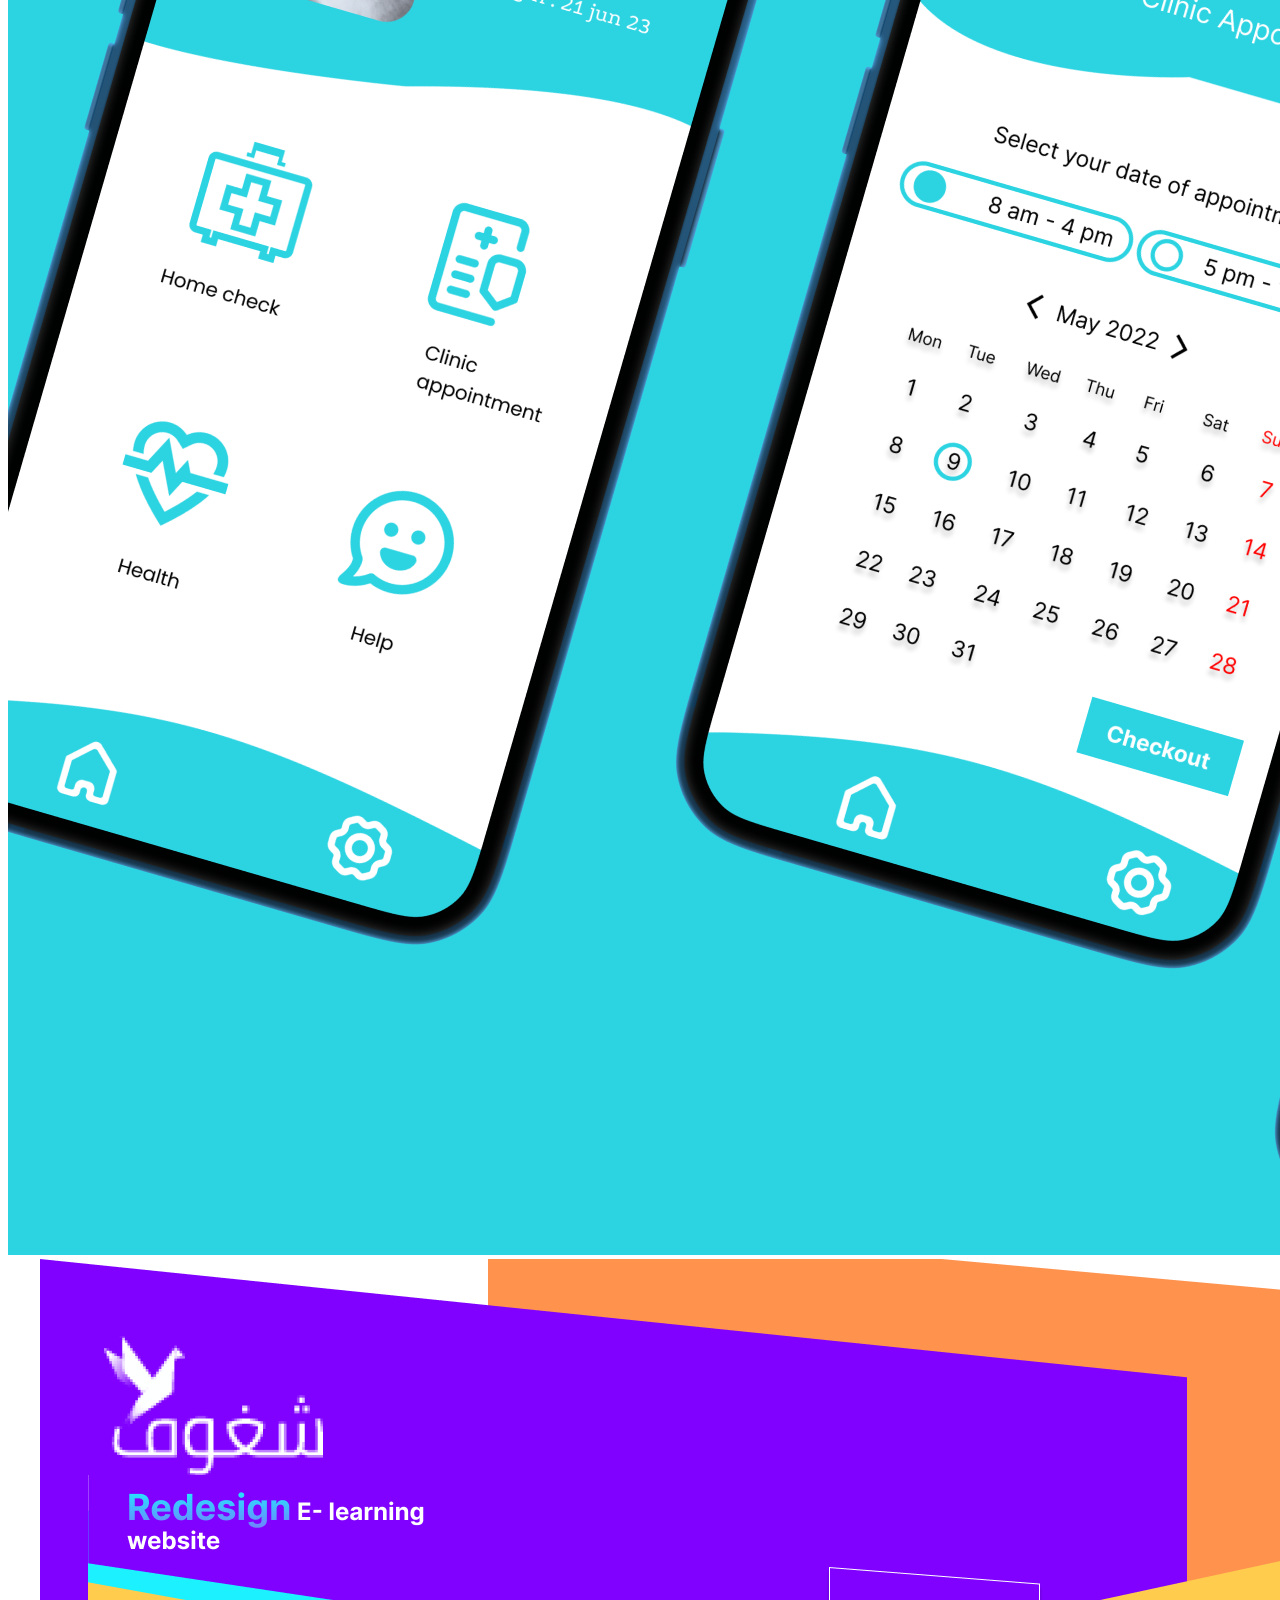
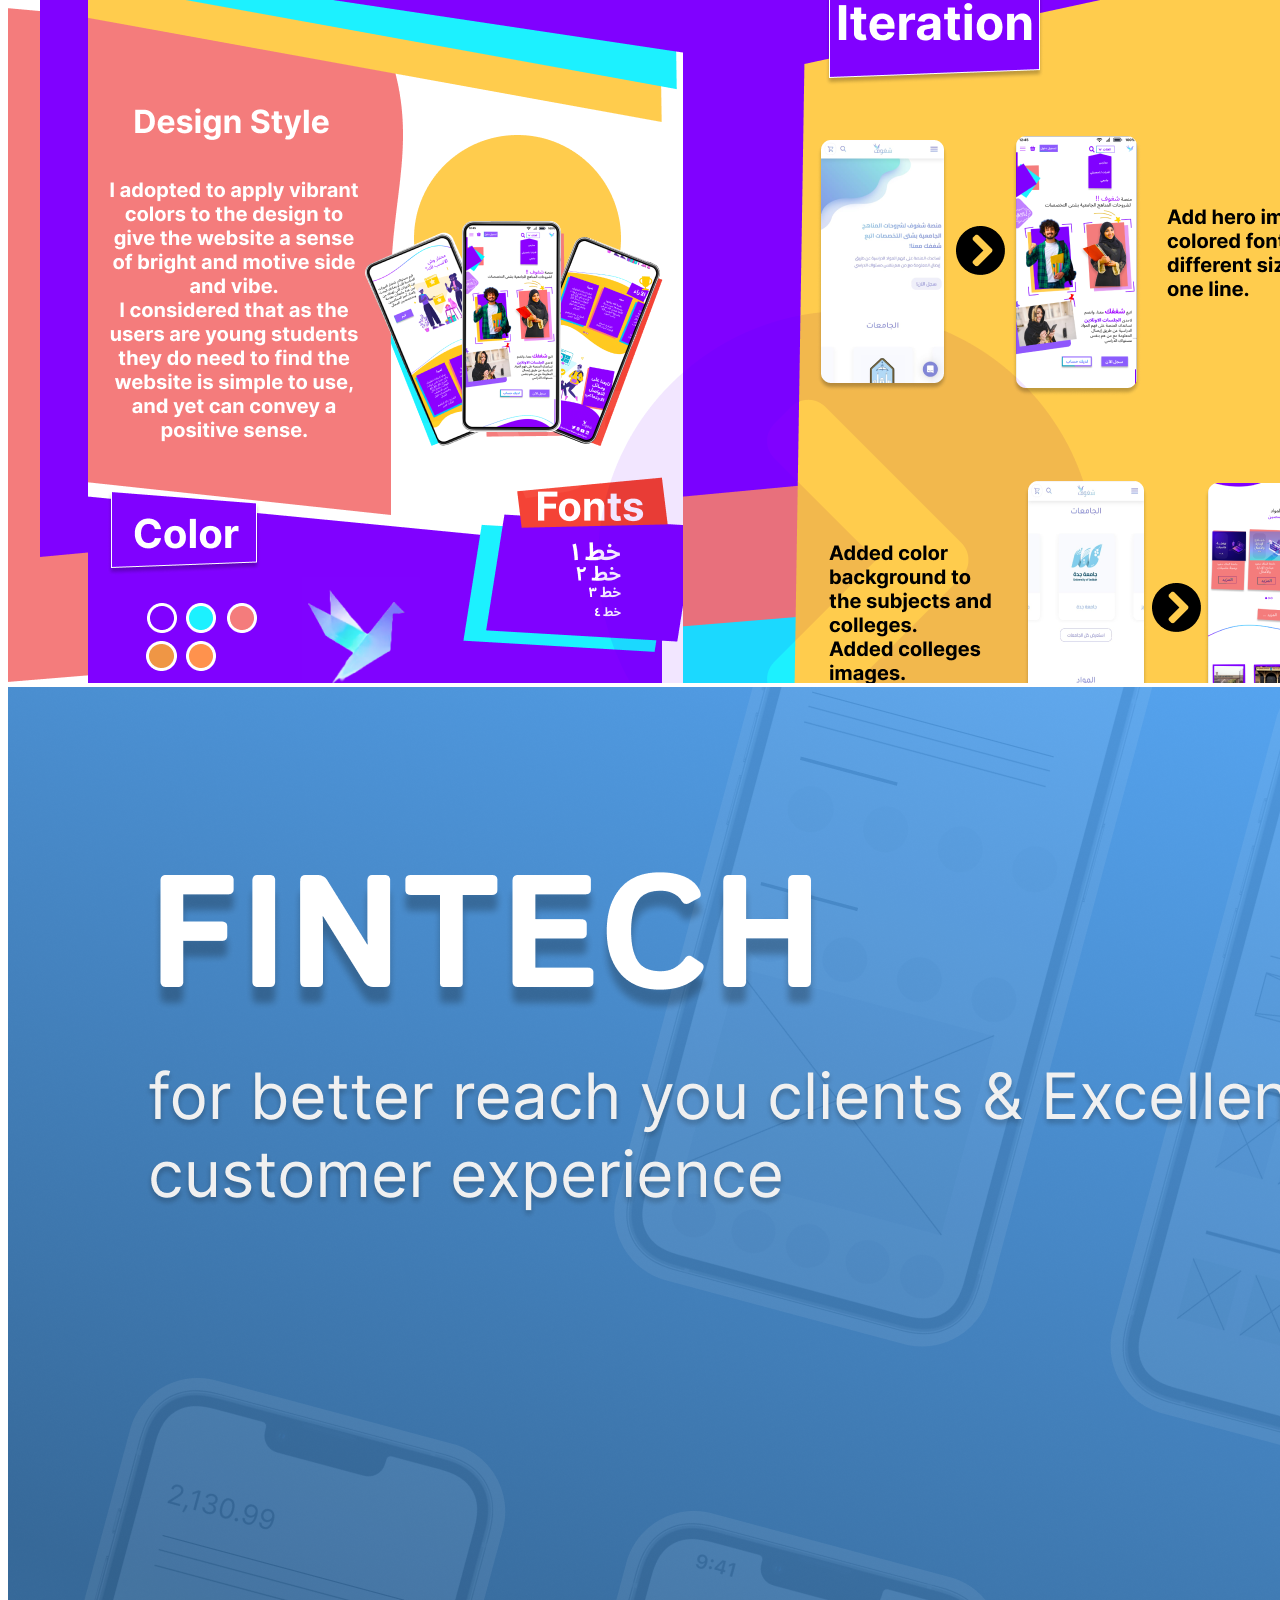
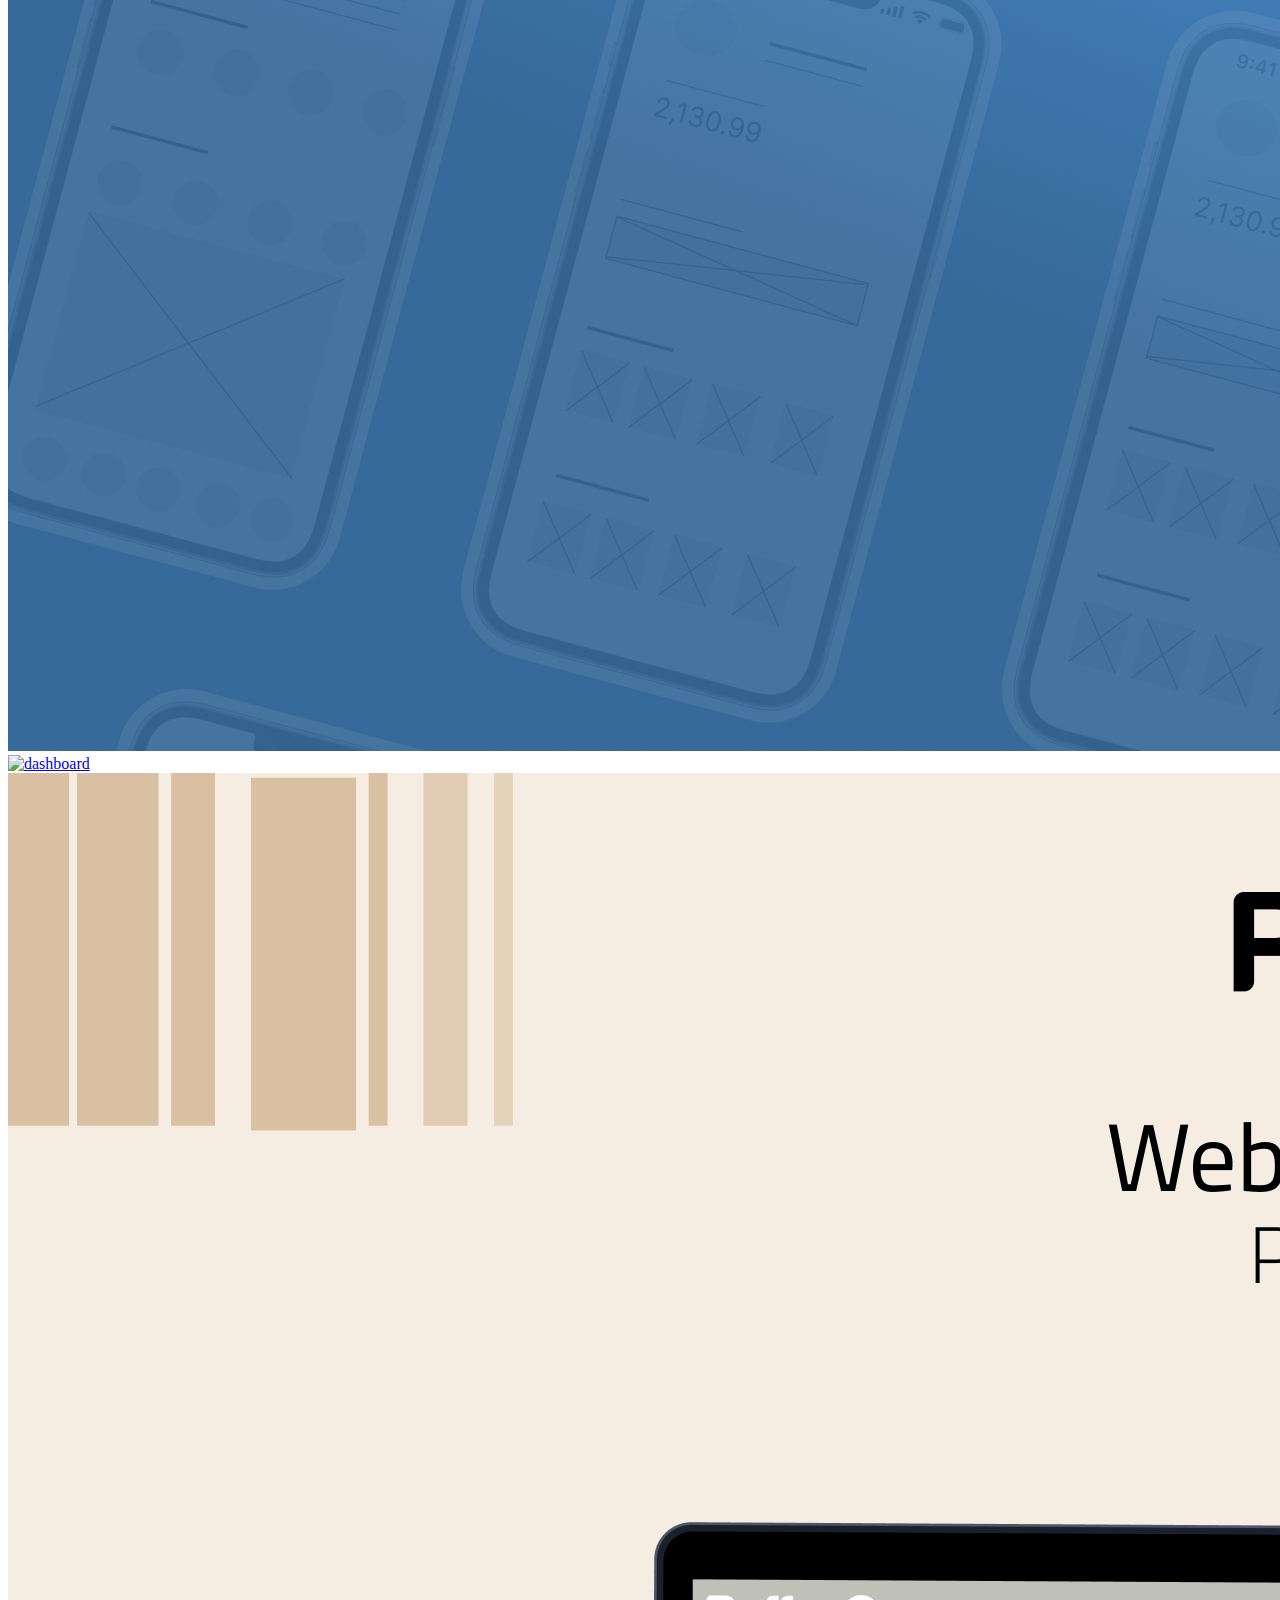
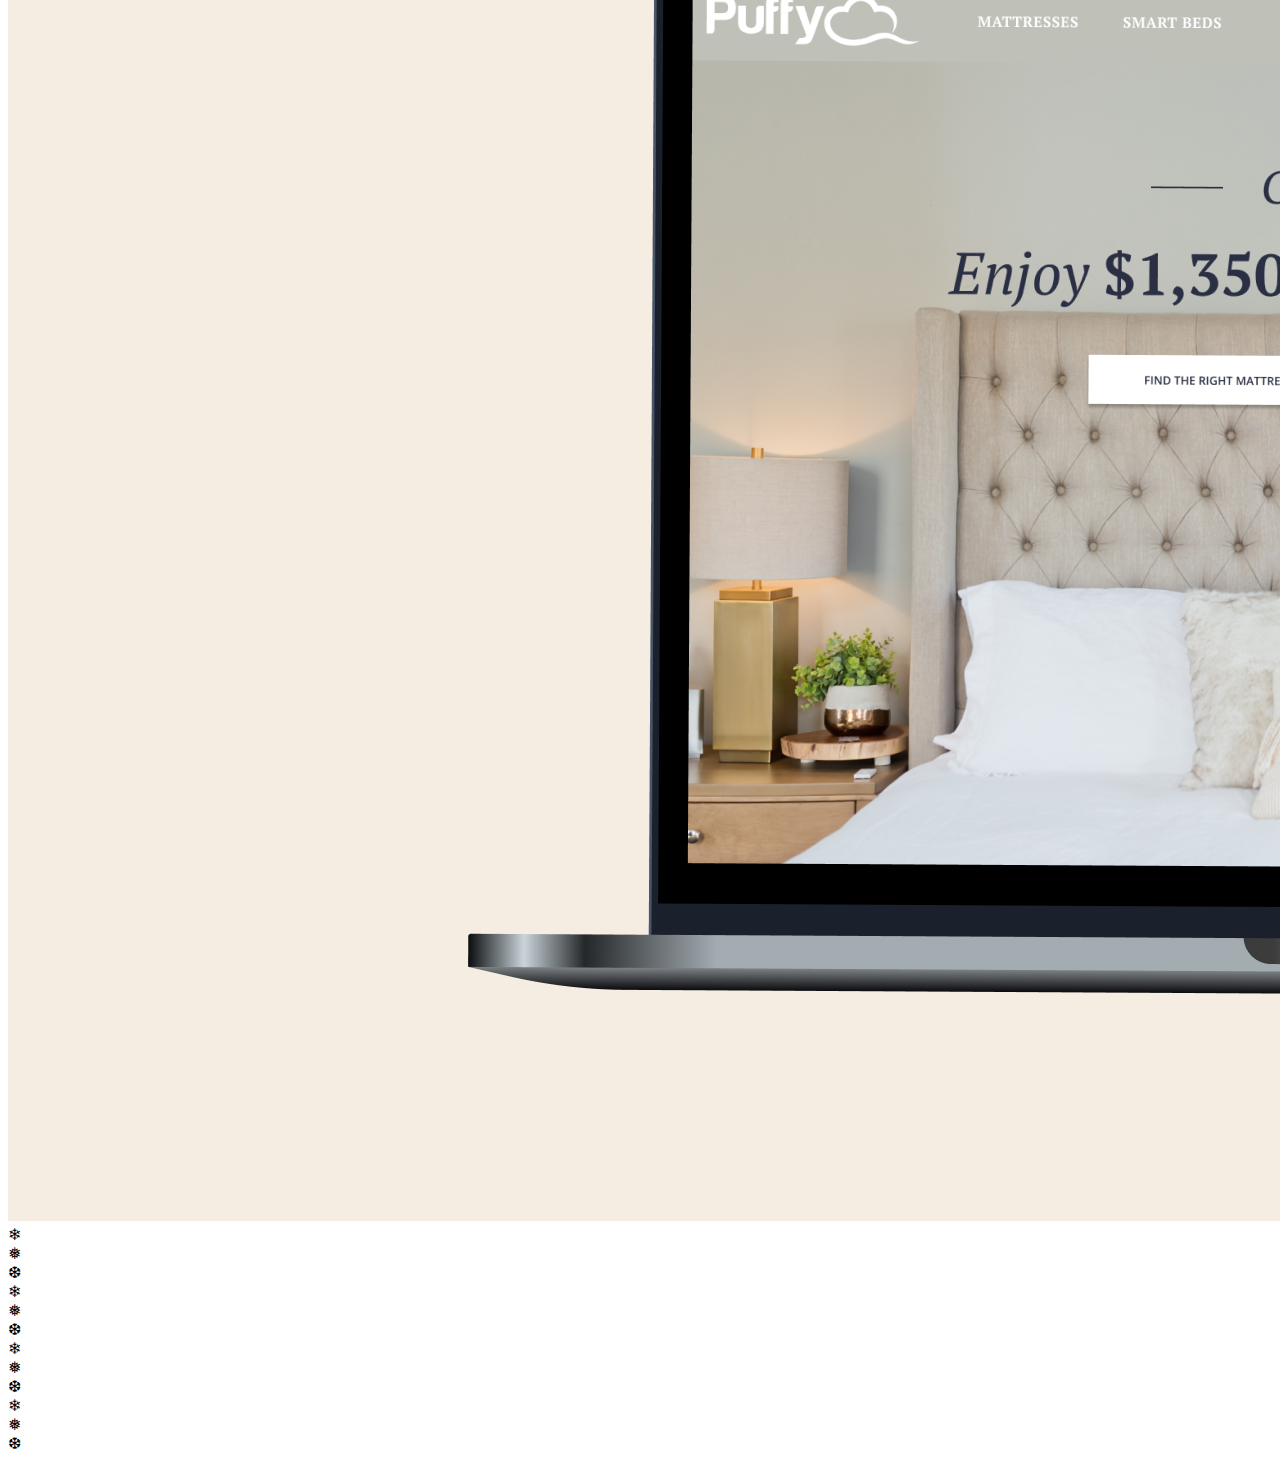
==== commit a6eb7183: "updated something" ====
--- a/index.html
+++ b/index.html
@@ -1,28 +1,57 @@
 <!DOCTYPE html>
 <html lang="en">
 <head>
-  <meta charset="UTF-8" />
-  <meta name="viewport" content="width=device-width, initial-scale=1.0" />
-  <meta name="author" content="Ahmed Khalil" />
-  <title>Ahmed's Studio</title>
-  <link rel="stylesheet" href="My website.css" />
+    <meta charset="UTF-8">
+    <meta name="Khalil" content="My portfolio">
+    <title>My Portfolio</title>
+    <link rel="stylesheet" href="portfoliokh.css">
 </head>
 <body>
-
-  <header class="hero">
-    <h1 class="intro-text">Hi, I’m Ahmed Khalil 👋</h1>
-    <h2>UX/UI Designer</h2>
-
-    <!-- Character row -->
-    <div class="character-row">
-      <div class="snowman" aria-label="Smiley face"></div>
-      <img class="rocket" src="rocket.gif" alt="Rocket animation" />
+    <header>
+        <br><br>
+        
+    <section class="hero">
+        <div class="png"><img src="hi.png" alt="hi"></div>
+        <div class="hero-text">
+            <img class="rocket" src="rocket.gif" alt="ro"><br>
+            <h1><span class="cursor">Ahmed's Studio (full website's coming soon) </span></h1><br>
+            <h1 class="hey">Hi, It's Ahmed Khalil</h1>
+            <h3> UXUI Designer</h3>
+            <div class="element"></div>
+            <div class="p">
+            <p> Today, i'm going to walk you through some projects that i have worked on, I designed this page to simply navigate to the projects source files that haven't been added to my portfolio yet.</p><br>
+            <!--button class="button" > Place an Order </button><a href=""></a></div-->
+        <div class="socialmedia">
+        <div class="discord-icon"><a href=""><svg role="img" viewBox="0 0 24 24" xmlns="http://www.w3.org/2000/svg"><title>Discord</title><path d="M20.317 4.3698a19.7913 19.7913 0 00-4.8851-1.5152.0741.0741 0 00-.0785.0371c-.211.3753-.4447.8648-.6083 1.2495-1.8447-.2762-3.68-.2762-5.4868 0-.1636-.3933-.4058-.8742-.6177-1.2495a.077.077 0 00-.0785-.037 19.7363 19.7363 0 00-4.8852 1.515.0699.0699 0 00-.0321.0277C.5334 9.0458-.319 13.5799.0992 18.0578a.0824.0824 0 00.0312.0561c2.0528 1.5076 4.0413 2.4228 5.9929 3.0294a.0777.0777 0 00.0842-.0276c.4616-.6304.8731-1.2952 1.226-1.9942a.076.076 0 00-.0416-.1057c-.6528-.2476-1.2743-.5495-1.8722-.8923a.077.077 0 01-.0076-.1277c.1258-.0943.2517-.1923.3718-.2914a.0743.0743 0 01.0776-.0105c3.9278 1.7933 8.18 1.7933 12.0614 0a.0739.0739 0 01.0785.0095c.1202.099.246.1981.3728.2924a.077.077 0 01-.0066.1276 12.2986 12.2986 0 01-1.873.8914.0766.0766 0 00-.0407.1067c.3604.698.7719 1.3628 1.225 1.9932a.076.076 0 00.0842.0286c1.961-.6067 3.9495-1.5219 6.0023-3.0294a.077.077 0 00.0313-.0552c.5004-5.177-.8382-9.6739-3.5485-13.6604a.061.061 0 00-.0312-.0286zM8.02 15.3312c-1.1825 0-2.1569-1.0857-2.1569-2.419 0-1.3332.9555-2.4189 2.157-2.4189 1.2108 0 2.1757 1.0952 2.1568 2.419 0 1.3332-.9555 2.4189-2.1569 2.4189zm7.9748 0c-1.1825 0-2.1569-1.0857-2.1569-2.419 0-1.3332.9554-2.4189 2.1569-2.4189 1.2108 0 2.1757 1.0952 2.1568 2.419 0 1.3332-.946 2.4189-2.1568 2.4189Z"/></svg></a></div>
+        <div class="github-icon"><a href=""><svg role="img" viewBox="0 0 24 24" xmlns="http://www.w3.org/2000/svg"><title>GitHub</title><path d="M12 .297c-6.63 0-12 5.373-12 12 0 5.303 3.438 9.8 8.205 11.385.6.113.82-.258.82-.577 0-.285-.01-1.04-.015-2.04-3.338.724-4.042-1.61-4.042-1.61C4.422 18.07 3.633 17.7 3.633 17.7c-1.087-.744.084-.729.084-.729 1.205.084 1.838 1.236 1.838 1.236 1.07 1.835 2.809 1.305 3.495.998.108-.776.417-1.305.76-1.605-2.665-.3-5.466-1.332-5.466-5.93 0-1.31.465-2.38 1.235-3.22-.135-.303-.54-1.523.105-3.176 0 0 1.005-.322 3.3 1.23.96-.267 1.98-.399 3-.405 1.02.006 2.04.138 3 .405 2.28-1.552 3.285-1.23 3.285-1.23.645 1.653.24 2.873.12 3.176.765.84 1.23 1.91 1.23 3.22 0 4.61-2.805 5.625-5.475 5.92.42.36.81 1.096.81 2.22 0 1.606-.015 2.896-.015 3.286 0 .315.21.69.825.57C20.565 22.092 24 17.592 24 12.297c0-6.627-5.373-12-12-12"/></svg></a></div>
+        <div class="instagram-icon"><a href=""><svg role="img" viewBox="0 0 24 24" xmlns="http://www.w3.org/2000/svg"><title>Instagram</title><path d="M7.0301.084c-1.2768.0602-2.1487.264-2.911.5634-.7888.3075-1.4575.72-2.1228 1.3877-.6652.6677-1.075 1.3368-1.3802 2.127-.2954.7638-.4956 1.6365-.552 2.914-.0564 1.2775-.0689 1.6882-.0626 4.947.0062 3.2586.0206 3.6671.0825 4.9473.061 1.2765.264 2.1482.5635 2.9107.308.7889.72 1.4573 1.388 2.1228.6679.6655 1.3365 1.0743 2.1285 1.38.7632.295 1.6361.4961 2.9134.552 1.2773.056 1.6884.069 4.9462.0627 3.2578-.0062 3.668-.0207 4.9478-.0814 1.28-.0607 2.147-.2652 2.9098-.5633.7889-.3086 1.4578-.72 2.1228-1.3881.665-.6682 1.0745-1.3378 1.3795-2.1284.2957-.7632.4966-1.636.552-2.9124.056-1.2809.0692-1.6898.063-4.948-.0063-3.2583-.021-3.6668-.0817-4.9465-.0607-1.2797-.264-2.1487-.5633-2.9117-.3084-.7889-.72-1.4568-1.3876-2.1228C21.2982 1.33 20.628.9208 19.8378.6165 19.074.321 18.2017.1197 16.9244.0645 15.6471.0093 15.236-.005 11.977.0014 8.718.0076 8.31.0215 7.0301.0839m.1402 21.6932c-1.17-.0509-1.8053-.2453-2.2287-.408-.5606-.216-.96-.4771-1.3819-.895-.422-.4178-.6811-.8186-.9-1.378-.1644-.4234-.3624-1.058-.4171-2.228-.0595-1.2645-.072-1.6442-.079-4.848-.007-3.2037.0053-3.583.0607-4.848.05-1.169.2456-1.805.408-2.2282.216-.5613.4762-.96.895-1.3816.4188-.4217.8184-.6814 1.3783-.9003.423-.1651 1.0575-.3614 2.227-.4171 1.2655-.06 1.6447-.072 4.848-.079 3.2033-.007 3.5835.005 4.8495.0608 1.169.0508 1.8053.2445 2.228.408.5608.216.96.4754 1.3816.895.4217.4194.6816.8176.9005 1.3787.1653.4217.3617 1.056.4169 2.2263.0602 1.2655.0739 1.645.0796 4.848.0058 3.203-.0055 3.5834-.061 4.848-.051 1.17-.245 1.8055-.408 2.2294-.216.5604-.4763.96-.8954 1.3814-.419.4215-.8181.6811-1.3783.9-.4224.1649-1.0577.3617-2.2262.4174-1.2656.0595-1.6448.072-4.8493.079-3.2045.007-3.5825-.006-4.848-.0608M16.953 5.5864A1.44 1.44 0 1 0 18.39 4.144a1.44 1.44 0 0 0-1.437 1.4424M5.8385 12.012c.0067 3.4032 2.7706 6.1557 6.173 6.1493 3.4026-.0065 6.157-2.7701 6.1506-6.1733-.0065-3.4032-2.771-6.1565-6.174-6.1498-3.403.0067-6.156 2.771-6.1496 6.1738M8 12.0077a4 4 0 1 1 4.008 3.9921A3.9996 3.9996 0 0 1 8 12.0077"/></svg></a></div>
+        <div class="X-icon"><a href=""><svg role="img" viewBox="0 0 24 24" xmlns="http://www.w3.org/2000/svg"><title>X</title><path d="M18.901 1.153h3.68l-8.04 9.19L24 22.846h-7.406l-5.8-7.584-6.638 7.584H.474l8.6-9.83L0 1.154h7.594l5.243 6.932ZM17.61 20.644h2.039L6.486 3.24H4.298Z"/></svg></a></div>
+        </div>
+        </section>
+    <div class="grid-container">
+       <div class="Vitameal"><a href="https://www.behance.net/gallery/166863603/Vitameal"><img src="frame.png" alt="frame"></a></div>
+        <a href="https://www.behance.net/gallery/165876547/petCare"><img src="Petcare.png" alt="Petcare"></a>
+        <a href="https://www.behance.net/gallery/167425707/E-Learning-website-Home-page-_-Redesign"><img src="Shaguf.png" alt="Shaguf"></a>
+        <a href="https://www.figma.com/design/UaZrJEUIbo7OslajGIxAPX/Fintech?node-id=0-1&t=Ne6TUCteUjov5BSZ-1"><img src="fintech.png" alt="fintech"></a>
+        <a href="https://www.figma.com/design/tztIVmSKuJscJMD0ZkCfzY/Dashboard?node-id=711-12727&t=LfcBTTLvaWu8VJP5-1"><img src="dash.png" alt="dashboard"></a>
+        <a href="https://www.behance.net/gallery/181960315/Redesign-pitch-Responsive-website-above-the-fold"><img src="puffy.png" alt="puff"></a>
     </div>
-
-    <p class="description">
-      Welcome to my portfolio! I combine creativity with usability to craft meaningful digital experiences.
-    </p>
-  </header>
-
+        <div class="snow-container">
+            <!-- Mehrere Schneeflocken -->
+            <div class="snowflake">❄</div>
+            <div class="snowflake">❅</div>
+            <div class="snowflake">❆</div>
+            <div class="snowflake">❄</div>
+            <div class="snowflake">❅</div>
+            <div class="snowflake">❆</div>
+            <div class="snowflake">❄</div>
+            <div class="snowflake">❅</div>
+            <div class="snowflake">❆</div>
+            <div class="snowflake">❄</div>
+            <div class="snowflake">❅</div>
+            <div class="snowflake">❆</div>
+          </div>
+<div class="main"></div>
+</header>
 </body>
-</html>
+</html>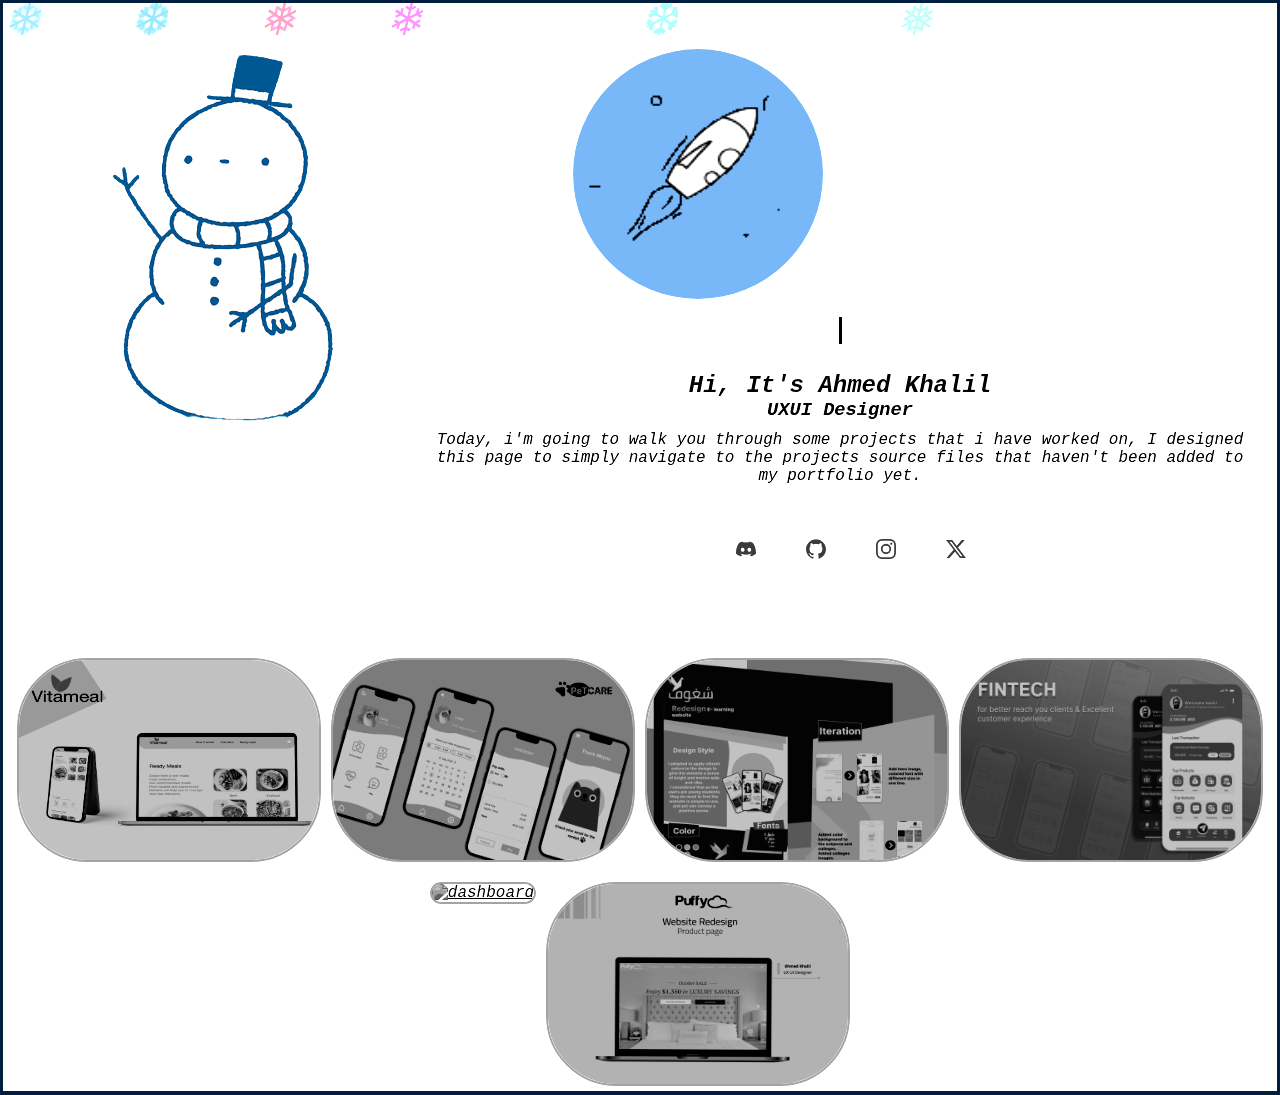
==== commit 56fa39f4: "index.html" ====
--- a/index.html
+++ b/index.html
@@ -4,7 +4,7 @@
     <meta charset="UTF-8">
     <meta name="Khalil" content="My portfolio">
     <title>My Portfolio</title>
-    <link rel="stylesheet" href="portfoliokh.css">
+    <link rel="stylesheet" href="My website.css">
 </head>
 <body>
     <header>
@@ -54,4 +54,4 @@
 <div class="main"></div>
 </header>
 </body>
-</html>+</html>
--- a/My website.css
+++ b/My website.css
@@ -0,0 +1,375 @@
+
+html, body{
+  overflow: auto;
+}
+*{
+  margin: 0%;
+  font-family: 'Courier New', Courier, monospace;
+  font-style: italic;
+}
+body {
+  font-family: Arial, sans-serif;
+  margin: 3px;
+  padding: 0;
+  background-color: #1a1a1a;
+  background-size: 3px 3px;
+  filter: contrast(130%);
+  background-image: radial-gradient(rgba(255,255,255,0.2)transparent 1px);
+  position: relative;
+}
+header{
+  background-color: #ffffff;
+  padding: 0%;
+}
+
+.hero{
+  display: flex;
+ position: relative;
+  justify-content: center;
+  align-content: center;
+  background-position: center;
+  text-align: center;
+  margin-bottom: 50px;
+  padding: 0 20px;
+
+}
+
+@keyframes typing {
+0% { width: 0; }
+50% { width: 70%; }
+80% { width: 0%; }
+40% { width: 70%; }
+80% { width: 0; } /* Zurücksetzen für Wiederholung */
+}
+
+@keyframes blink {
+0%, 100% { border-right-color: transparent; }
+50% { border-right-color: black; }
+}
+
+.cursor{
+color:#348ee8;
+font-family: monospace;
+font-size: 24px;
+white-space: nowrap;
+overflow: hidden;
+border-right: 3px solid black; /* Cursor */
+display: inline-block;
+width: 0;
+animation: typing 8s steps(20) infinite, blink 0.8s infinite;
+animation-delay: 0s, 10s;
+animation-iteration-count: infinite;
+}
+
+.button{
+  display: flex;
+  margin-bottom: 20px;
+  margin: 20px;
+ padding: 10px 20px;
+  background-color: #2b79c8;
+ color: #ffffff;
+ border: none;
+ border-radius: 35px;
+ cursor: pointer;
+ font-weight: 100;
+  width: 200%;
+  height: 50px;
+  max-width: 200px;
+  margin: 10px;
+  display: block;
+  transition: 0.2s ease-in-out;
+
+}
+.hey{
+font-size: 1.5rem;
+color: #1a1a1a;
+}
+
+.button:hover{
+  background-color: #348ee8;
+  width: 210;
+  height:50px ;
+transform: scale(1.1);}
+
+.hero-text
+{
+  margin-top: 10px;
+  margin-bottom: 15px;
+}
+.socialmedia{
+display: flex;
+justify-content: center;
+align-items: center;
+gap: 20px;
+margin-top: 20px;
+}
+.socialmedia a{
+  padding: 1em;
+  border-radius: 50%;
+  height: 50px;
+  width: 50px;
+  box-sizing: border-box;
+  flex-shrink: 0;
+  display: block;
+  place-items:center;
+}
+ 
+
+.socialmedia a svg{
+height: 20px;
+width: 20px;
+
+}
+
+.element{
+  margin: 10px;
+}
+
+h1{
+font-size: 2rem;
+color: #2b79c8;
+}
+h2{
+font-size: 2rem;
+}
+.p{
+  display: flex;
+  flex-direction: column;
+  justify-content: center;
+  align-items: center;
+  margin-bottom: 20px;
+text-align: center;
+font-size: 1rem;
+margin-bottom: 20px;
+}
+.logo
+{
+display: flex;
+align-items: center;
+justify-content: center;
+width: 50px;
+width: 50px;
+margin-top: 50px;
+}
+
+.logo a{
+font-size: 24px;
+font-weight: bold;
+color: #ffffff;
+text-decoration: none;
+font-family: 'Courier New', Courier, monospace;
+text-transform: capitalize;
+letter-spacing: 2px;
+padding-left: 10px;
+
+}
+/* Navigation Bar */
+
+svg{
+width: 50px;
+height: 50px;
+opacity: 70%;
+margin-left: 10px;
+}
+.smiley {
+width: 100px;
+height: 100px;
+background-image: url("https://www.svgrepo.com/show/529895/smile-square.svg");
+background-size: cover;
+}
+.nav {
+  gap: 20px;
+  display: flex;
+  justify-content: space-between;
+  align-items: center;
+  background-color: #2d70b3;
+  margin-bottom: 20px;
+  border-bottom-left-radius: 5px;
+  border-bottom-right-radius:5px;
+
+}
+
+.nav-links {
+list-style: none;
+  margin: 0;
+  padding: 0;
+  display: flex;
+  justify-content: center;
+}
+
+.nav-links li {
+  margin: 0 15px;
+}
+
+.nav-links a {
+  text-decoration: none;
+  color: rgb(179, 179, 179);
+  padding: 15px 20px;
+  font-weight: lighter;
+  font-size: 13px;
+  font-family:'Lucida Sans', 'Lucida Sans Regular', 'Lucida Grande', 'Lucida Sans Unicode', Geneva, Verdana, sans-serif ;
+  display: block;
+}
+
+.nav-links a:hover {
+  background-color: #ff2323;
+}
+
+
+.grid-container {
+      display: flex;
+      flex-wrap: wrap;
+      justify-content: center;
+      grid-template-columns: repeat(2, auto); /* 2 Spalten */
+      row-gap: 15px;
+      column-gap: 10px;
+
+  }
+  .grid-container img {
+    display: inline block;
+    filter: grayscale(100%)brightness(70%);
+    transition: filter 0.3s ease-in-out;
+    transition: transform 0.3s ease-in-out;
+      position: relative;
+      justify-content: center;
+      width: 300px;
+      height: 200px;
+      border: 2px solid #ddd;
+      box-shadow: 2px 2px 5px rgba(0, 0, 0, 0.1);
+      border-radius: 70px;
+    }
+    .grid-container img:hover{
+      filter: grayscale(0%)brightness(90%);
+      transform: scale(1.2, 1.2) rotate(10deg) ;
+    
+
+    }
+
+    .last{
+      display: flex;
+      margin: 20px;
+      position: absolute;
+      justify-content: center;
+      align-items: center;
+    }
+    .h{
+      margin-bottom: 15px;
+      margin-left: 20px;
+    }
+    body {
+background-color: #001f3f;
+overflow: hidden;
+}
+
+.snow-container {
+position: absolute;
+top: 0;
+left: 0;
+width: 100%;
+height: 100vh;
+pointer-events: none;
+}
+
+.snowflake {
+position: absolute;
+overflow: hidden;
+top: -10px;
+font-size: 45px;
+color: rgb(143, 207, 227);
+opacity: 50%;
+animation: fall linear infinite;
+}
+
+@keyframes fall {
+0% {
+  transform: translateY(0);
+  opacity: 0;
+}
+10% {
+  opacity: 1;
+}
+100% {
+  transform: translateY(100vh);
+  opacity: 0;
+}
+}
+
+/* Zufällige Positionen und Geschwindigkeiten */
+.snowflake:nth-child(1) {
+left: 20%;
+animation-duration: 7s;
+animation-delay: 3s;
+opacity: 35%;
+color: rgb(248, 188, 76);
+}
+
+.snowflake:nth-child(2) {
+left: 70%;
+animation-duration: 7s;
+animation-delay: 1s;
+color: rgb(98, 240, 190);
+}
+
+.snowflake:nth-child(3) {
+left: 50%;
+animation-duration: 6s;
+animation-delay: 2s;
+color: #4df9d3;
+}
+
+.snowflake:nth-child(4) {
+left: 30%;
+animation-duration: 8s;
+animation-delay: 3s;
+color: #cf23ff;
+}
+
+.snowflake:nth-child(5) {
+left: 20%;
+animation-duration: 9s;
+animation-delay: 4s;
+color: #df4db3;
+}
+
+.snowflake:nth-child(6) {
+left: 10%;
+animation-duration: 7s;
+animation-delay: 2s;
+
+}
+.snowflake:nth-child(7) {
+left: 10%;
+animation-duration: 7s;
+animation-delay: 2s;
+
+}
+.snowflake:nth-child(8) {
+left: 10%;
+animation-duration: 7s;
+animation-delay: 2s;
+
+}
+.snowflake:nth-child(9) {
+left: 10%;
+animation-duration: 7s;
+animation-delay: 2s;
+
+}
+
+.cl{
+display: flex;
+margin-top: 10px;
+mix-blend-mode: multiply;
+width: 200px;
+height: 150px;
+
+}
+.rocket{
+position: relative;
+display: flex;
+width: 250px;
+height: 250px;
+margin-left: 150px;
+background-color: #7aabdd;
+border-radius: 50%;
+}
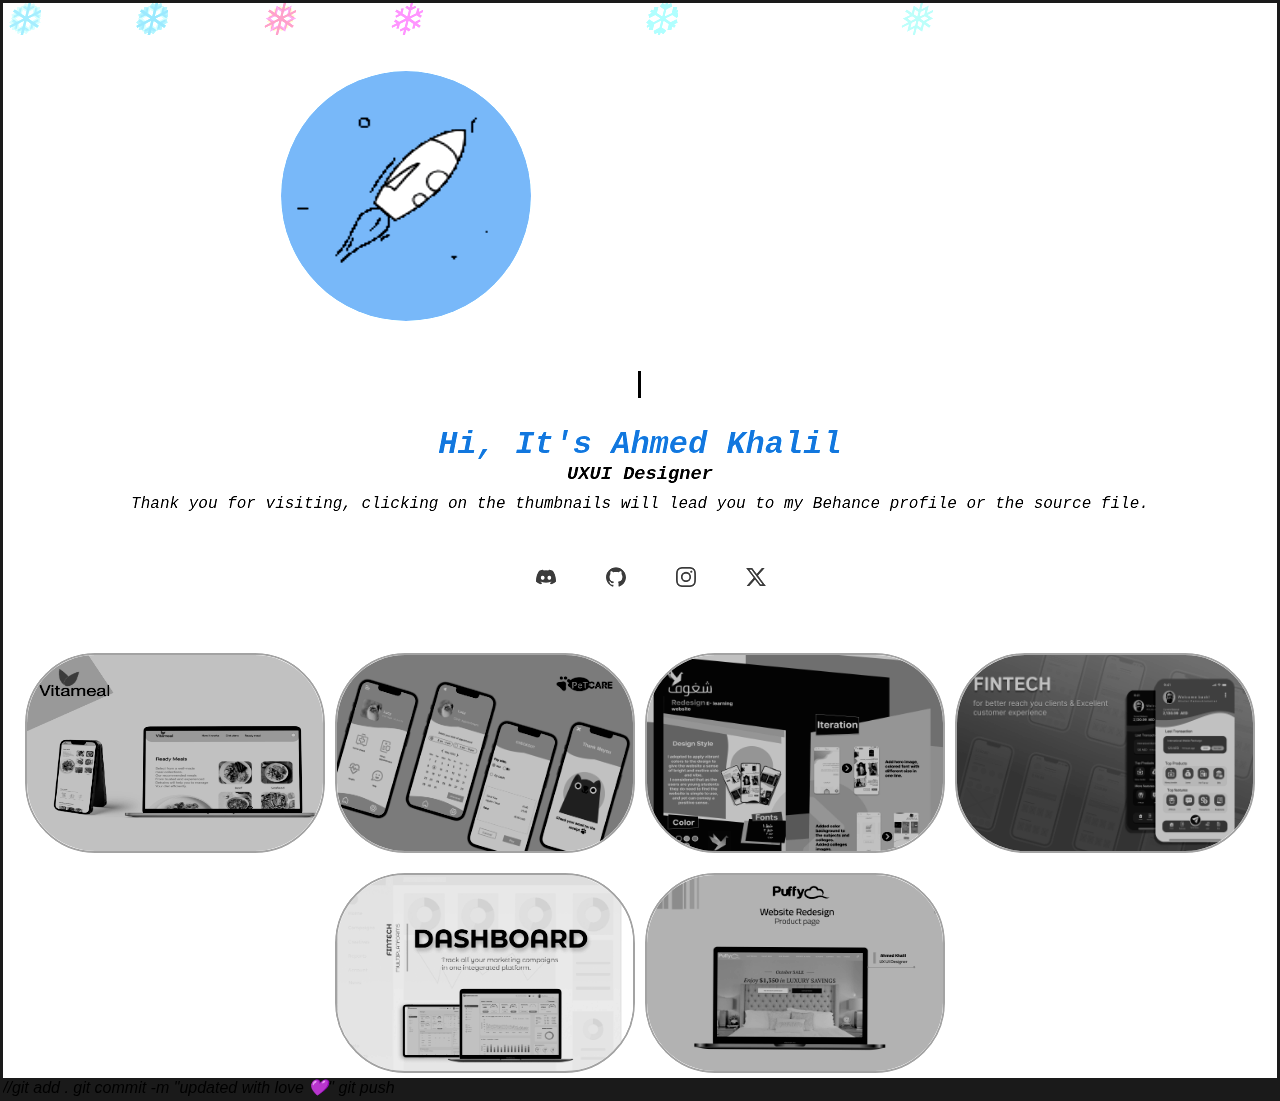
==== commit 19273df7: "updated with love 💜" ====
--- a/index.html
+++ b/index.html
@@ -2,6 +2,7 @@
 <html lang="en">
 <head>
     <meta charset="UTF-8">
+    <meta name="viewport" content="width=device-width, initial-scale=1.0">
     <meta name="Khalil" content="My portfolio">
     <title>My Portfolio</title>
     <link rel="stylesheet" href="My website.css">
@@ -11,15 +12,16 @@
         <br><br>
         
     <section class="hero">
-        <div class="png"><img src="hi.png" alt="hi"></div>
-        <div class="hero-text">
-            <img class="rocket" src="rocket.gif" alt="ro"><br>
-            <h1><span class="cursor">Ahmed's Studio (full website's coming soon) </span></h1><br>
+        <div class="charachter-row">
+        <div class=snowman src="hi.png" alt="hi">
+            <img class="rocket" src="rocket.gif" alt="ro"></div><br>
+            <div class="hero-text"></div>
+            <h1><span class="cursor">Ahmed's Studio, website's coming soon </span></h1><br>
             <h1 class="hey">Hi, It's Ahmed Khalil</h1>
             <h3> UXUI Designer</h3>
             <div class="element"></div>
             <div class="p">
-            <p> Today, i'm going to walk you through some projects that i have worked on, I designed this page to simply navigate to the projects source files that haven't been added to my portfolio yet.</p><br>
+            <p> Thank you for visiting, clicking on the thumbnails will lead you to my Behance profile or the source file.</p><br>
             <!--button class="button" > Place an Order </button><a href=""></a></div-->
         <div class="socialmedia">
         <div class="discord-icon"><a href=""><svg role="img" viewBox="0 0 24 24" xmlns="http://www.w3.org/2000/svg"><title>Discord</title><path d="M20.317 4.3698a19.7913 19.7913 0 00-4.8851-1.5152.0741.0741 0 00-.0785.0371c-.211.3753-.4447.8648-.6083 1.2495-1.8447-.2762-3.68-.2762-5.4868 0-.1636-.3933-.4058-.8742-.6177-1.2495a.077.077 0 00-.0785-.037 19.7363 19.7363 0 00-4.8852 1.515.0699.0699 0 00-.0321.0277C.5334 9.0458-.319 13.5799.0992 18.0578a.0824.0824 0 00.0312.0561c2.0528 1.5076 4.0413 2.4228 5.9929 3.0294a.0777.0777 0 00.0842-.0276c.4616-.6304.8731-1.2952 1.226-1.9942a.076.076 0 00-.0416-.1057c-.6528-.2476-1.2743-.5495-1.8722-.8923a.077.077 0 01-.0076-.1277c.1258-.0943.2517-.1923.3718-.2914a.0743.0743 0 01.0776-.0105c3.9278 1.7933 8.18 1.7933 12.0614 0a.0739.0739 0 01.0785.0095c.1202.099.246.1981.3728.2924a.077.077 0 01-.0066.1276 12.2986 12.2986 0 01-1.873.8914.0766.0766 0 00-.0407.1067c.3604.698.7719 1.3628 1.225 1.9932a.076.076 0 00.0842.0286c1.961-.6067 3.9495-1.5219 6.0023-3.0294a.077.077 0 00.0313-.0552c.5004-5.177-.8382-9.6739-3.5485-13.6604a.061.061 0 00-.0312-.0286zM8.02 15.3312c-1.1825 0-2.1569-1.0857-2.1569-2.419 0-1.3332.9555-2.4189 2.157-2.4189 1.2108 0 2.1757 1.0952 2.1568 2.419 0 1.3332-.9555 2.4189-2.1569 2.4189zm7.9748 0c-1.1825 0-2.1569-1.0857-2.1569-2.419 0-1.3332.9554-2.4189 2.1569-2.4189 1.2108 0 2.1757 1.0952 2.1568 2.419 0 1.3332-.946 2.4189-2.1568 2.4189Z"/></svg></a></div>
@@ -33,7 +35,7 @@
         <a href="https://www.behance.net/gallery/165876547/petCare"><img src="Petcare.png" alt="Petcare"></a>
         <a href="https://www.behance.net/gallery/167425707/E-Learning-website-Home-page-_-Redesign"><img src="Shaguf.png" alt="Shaguf"></a>
         <a href="https://www.figma.com/design/UaZrJEUIbo7OslajGIxAPX/Fintech?node-id=0-1&t=Ne6TUCteUjov5BSZ-1"><img src="fintech.png" alt="fintech"></a>
-        <a href="https://www.figma.com/design/tztIVmSKuJscJMD0ZkCfzY/Dashboard?node-id=711-12727&t=LfcBTTLvaWu8VJP5-1"><img src="dash.png" alt="dashboard"></a>
+        <a href="https://www.figma.com/design/tztIVmSKuJscJMD0ZkCfzY/Dashboard?node-id=711-12727&t=LfcBTTLvaWu8VJP5-1"><img src="dashboard.png" alt="dashboard"></a>
         <a href="https://www.behance.net/gallery/181960315/Redesign-pitch-Responsive-website-above-the-fold"><img src="puffy.png" alt="puff"></a>
     </div>
         <div class="snow-container">
@@ -55,3 +57,7 @@
 </header>
 </body>
 </html>
+
+//git add .
+git commit -m "updated with love 💜"
+git push
--- a/My website.css
+++ b/My website.css
@@ -3,6 +3,7 @@
   overflow: auto;
 }
 *{
+  box-sizing: border-box;
   margin: 0%;
   font-family: 'Courier New', Courier, monospace;
   font-style: italic;
@@ -24,199 +25,58 @@
 
 .hero{
   display: flex;
- position: relative;
-  justify-content: center;
-  align-content: center;
-  background-position: center;
+  flex-direction: column;
+  align-items: center;
   text-align: center;
-  margin-bottom: 50px;
-  padding: 0 20px;
-
-}
-
-@keyframes typing {
-0% { width: 0; }
-50% { width: 70%; }
-80% { width: 0%; }
-40% { width: 70%; }
-80% { width: 0; } /* Zurücksetzen für Wiederholung */
-}
-
-@keyframes blink {
-0%, 100% { border-right-color: transparent; }
-50% { border-right-color: black; }
-}
-
-.cursor{
-color:#348ee8;
-font-family: monospace;
-font-size: 24px;
-white-space: nowrap;
-overflow: hidden;
-border-right: 3px solid black; /* Cursor */
-display: inline-block;
-width: 0;
-animation: typing 8s steps(20) infinite, blink 0.8s infinite;
-animation-delay: 0s, 10s;
-animation-iteration-count: infinite;
-}
-
-.button{
-  display: flex;
-  margin-bottom: 20px;
-  margin: 20px;
- padding: 10px 20px;
-  background-color: #2b79c8;
- color: #ffffff;
- border: none;
- border-radius: 35px;
- cursor: pointer;
- font-weight: 100;
-  width: 200%;
-  height: 50px;
-  max-width: 200px;
-  margin: 10px;
-  display: block;
-  transition: 0.2s ease-in-out;
-
-}
-.hey{
-font-size: 1.5rem;
-color: #1a1a1a;
-}
-
-.button:hover{
-  background-color: #348ee8;
-  width: 210;
-  height:50px ;
-transform: scale(1.1);}
-
+  padding: 2rem 1rem;
+  box-sizing: border-box;
+}
 .hero-text
 {
-  margin-top: 10px;
-  margin-bottom: 15px;
-}
-.socialmedia{
-display: flex;
-justify-content: center;
-align-items: center;
-gap: 20px;
-margin-top: 20px;
-}
-.socialmedia a{
-  padding: 1em;
-  border-radius: 50%;
-  height: 50px;
-  width: 50px;
+  max-width: 100%;
+  padding: 1rem;
   box-sizing: border-box;
-  flex-shrink: 0;
-  display: block;
-  place-items:center;
-}
- 
-
-.socialmedia a svg{
-height: 20px;
-width: 20px;
-
-}
-
-.element{
-  margin: 10px;
-}
-
-h1{
-font-size: 2rem;
-color: #2b79c8;
-}
-h2{
-font-size: 2rem;
-}
-.p{
-  display: flex;
-  flex-direction: column;
+}
+.character-row {
+  display: flex;
   justify-content: center;
   align-items: center;
-  margin-bottom: 20px;
-text-align: center;
-font-size: 1rem;
-margin-bottom: 20px;
-}
-.logo
-{
-display: flex;
-align-items: center;
-justify-content: center;
-width: 50px;
-width: 50px;
-margin-top: 50px;
-}
-
-.logo a{
-font-size: 24px;
-font-weight: bold;
-color: #ffffff;
-text-decoration: none;
-font-family: 'Courier New', Courier, monospace;
-text-transform: capitalize;
-letter-spacing: 2px;
-padding-left: 10px;
-
-}
-/* Navigation Bar */
-
-svg{
-width: 50px;
-height: 50px;
-opacity: 70%;
-margin-left: 10px;
-}
-.smiley {
-width: 100px;
-height: 100px;
-background-image: url("https://www.svgrepo.com/show/529895/smile-square.svg");
-background-size: cover;
-}
-.nav {
-  gap: 20px;
-  display: flex;
-  justify-content: space-between;
-  align-items: center;
-  background-color: #2d70b3;
-  margin-bottom: 20px;
-  border-bottom-left-radius: 5px;
-  border-bottom-right-radius:5px;
-
-}
-
-.nav-links {
-list-style: none;
-  margin: 0;
-  padding: 0;
-  display: flex;
-  justify-content: center;
-}
-
-.nav-links li {
-  margin: 0 15px;
-}
-
-.nav-links a {
-  text-decoration: none;
-  color: rgb(179, 179, 179);
-  padding: 15px 20px;
-  font-weight: lighter;
-  font-size: 13px;
-  font-family:'Lucida Sans', 'Lucida Sans Regular', 'Lucida Grande', 'Lucida Sans Unicode', Geneva, Verdana, sans-serif ;
-  display: block;
-}
-
-.nav-links a:hover {
-  background-color: #ff2323;
-}
-
-
-.grid-container {
+  gap: 2rem;
+  flex-wrap: wrap; /* If space is tight, they stack */
+  margin: 2rem 0;
+}
+
+.hi,
+.rocket {
+  width: 100px;
+  height: auto;
+}
+
+/* Responsive scaling */
+@media (min-width: 768px) {
+  .hi,
+  .rocket {
+    width: 150px;
+  }
+}
+
+@media (min-width: 1024px) {
+  .hi,
+  .rocket {
+    width: 200px;
+  }
+}
+
+.rocket{
+  position: relative;
+  display: flex;
+  width: 250px;
+  height: 250px;
+  margin-left: 150px;
+  background-color: #7aabdd;
+  border-radius: 50%;
+  }
+  .grid-container {
       display: flex;
       flex-wrap: wrap;
       justify-content: center;
@@ -245,6 +105,179 @@
 
     }
 
+@keyframes typing {
+0% { width: 0; }
+50% { width: 70%; }
+80% { width: 0%; }
+40% { width: 70%; }
+80% { width: 0; } /* Zurücksetzen für Wiederholung */
+}
+
+@keyframes blink {
+0%, 100% { border-right-color: transparent; }
+50% { border-right-color: black; }
+}
+
+.cursor{
+color:#348ee8;
+font-family: monospace;
+font-size: 24px;
+white-space: nowrap;
+overflow: hidden;
+border-right: 3px solid black; /* Cursor */
+display: inline-block;
+width: 0;
+animation: typing 8s steps(20) infinite, blink 0.8s infinite;
+animation-delay: 0s, 10s;
+animation-iteration-count: infinite;
+}
+
+.button{
+  display: flex;
+  margin-bottom: 20px;
+  margin: 20px;
+ padding: 10px 20px;
+  background-color: #2b79c8;
+ color: #ffffff;
+ border: none;
+ border-radius: 35px;
+ cursor: pointer;
+ font-weight: 100;
+  width: 200%;
+  height: 50px;
+  max-width: 200px;
+  margin: 10px;
+  display: block;
+  transition: 0.2s ease-in-out;
+
+}
+
+.button:hover{
+  background-color: #348ee8;
+  width: 210;
+  height:50px ;
+transform: scale(1.1);}
+
+.socialmedia{
+display: flex;
+justify-content: center;
+align-items: center;
+gap: 20px;
+margin-top: 20px;
+}
+.socialmedia a{
+  padding: 1em;
+  border-radius: 50%;
+  height: 50px;
+  width: 50px;
+  box-sizing: border-box;
+  flex-shrink: 0;
+  display: block;
+  place-items:center;
+}
+ 
+.socialmedia a svg{
+height: 20px;
+width: 20px;
+
+}
+
+.element{
+  margin: 10px;
+}
+
+h1{
+font-size: 2rem;
+color: #2b79c8;
+}
+h2{
+font-size: 2rem;
+}
+.p{
+  display: flex;
+  flex-direction: column;
+  justify-content: center;
+  align-items: center;
+  margin-bottom: 20px;
+text-align: center;
+font-size: 1rem;
+margin-bottom: 20px;
+}
+.logo
+{
+display: flex;
+align-items: center;
+justify-content: center;
+width: 50px;
+width: 50px;
+margin-top: 50px;
+}
+
+.logo a{
+font-size: 24px;
+font-weight: bold;
+color: #ffffff;
+text-decoration: none;
+font-family: 'Courier New', Courier, monospace;
+text-transform: capitalize;
+letter-spacing: 2px;
+padding-left: 10px;
+
+}
+/* Navigation Bar */
+
+svg{
+width: 50px;
+height: 50px;
+opacity: 70%;
+margin-left: 10px;
+}
+.smiley {
+width: 100px;
+height: 100px;
+background-image: url("https://www.svgrepo.com/show/529895/smile-square.svg");
+background-size: cover;
+}
+.nav {
+  gap: 20px;
+  display: flex;
+  justify-content: space-between;
+  align-items: center;
+  background-color: #2d70b3;
+  margin-bottom: 20px;
+  border-bottom-left-radius: 5px;
+  border-bottom-right-radius:5px;
+
+}
+
+.nav-links {
+list-style: none;
+  margin: 0;
+  padding: 0;
+  display: flex;
+  justify-content: center;
+}
+
+.nav-links li {
+  margin: 0 15px;
+}
+
+.nav-links a {
+  text-decoration: none;
+  color: rgb(179, 179, 179);
+  padding: 15px 20px;
+  font-weight: lighter;
+  font-size: 13px;
+  font-family:'Lucida Sans', 'Lucida Sans Regular', 'Lucida Grande', 'Lucida Sans Unicode', Geneva, Verdana, sans-serif ;
+  display: block;
+}
+
+.nav-links a:hover {
+  background-color: #ff2323;
+}
+
+
+
     .last{
       display: flex;
       margin: 20px;
@@ -256,11 +289,7 @@
       margin-bottom: 15px;
       margin-left: 20px;
     }
-    body {
-background-color: #001f3f;
-overflow: hidden;
-}
-
+  
 .snow-container {
 position: absolute;
 top: 0;
@@ -364,12 +393,4 @@
 height: 150px;
 
 }
-.rocket{
-position: relative;
-display: flex;
-width: 250px;
-height: 250px;
-margin-left: 150px;
-background-color: #7aabdd;
-border-radius: 50%;
-}
+
